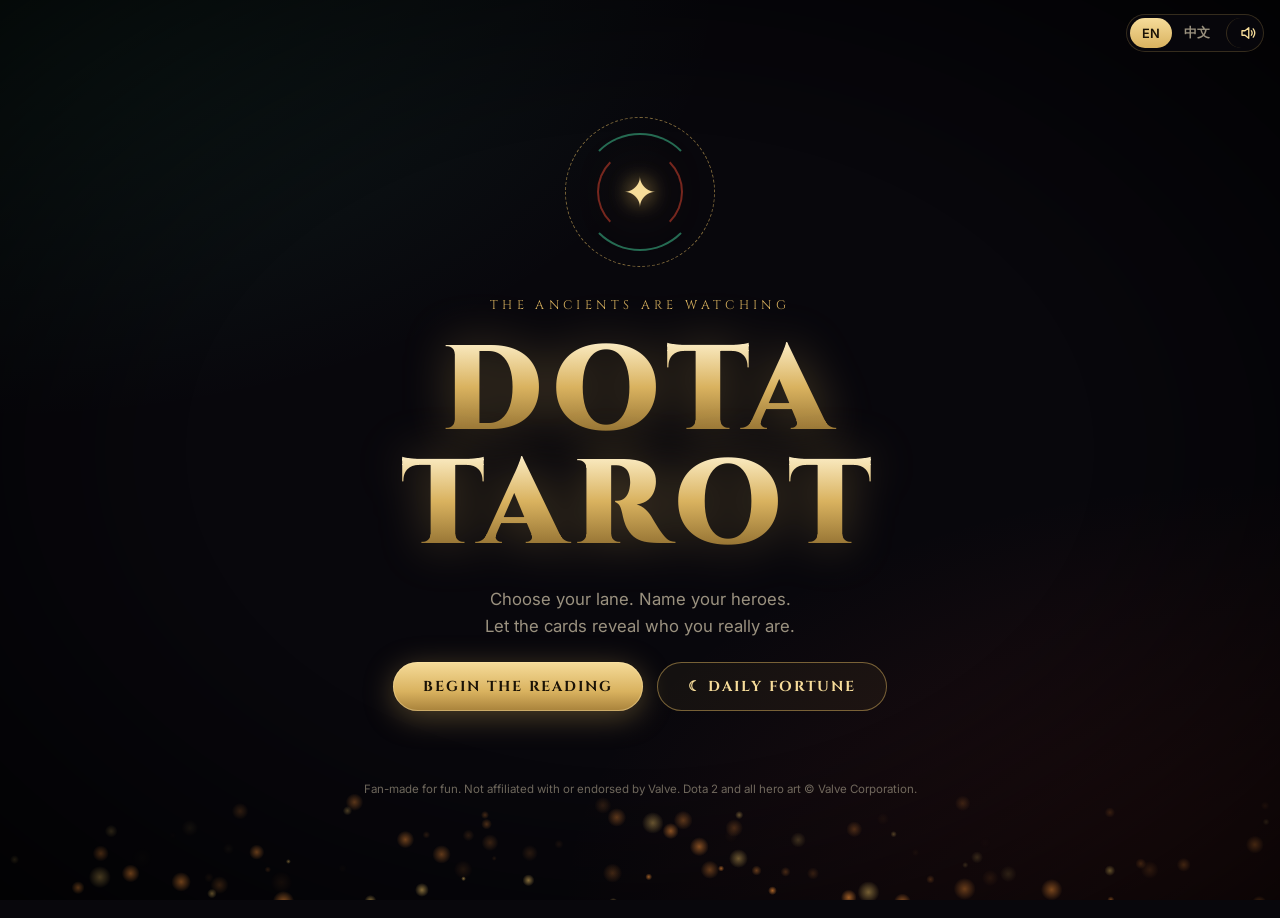
==== public/index.html @ 00847485 "Illustrated tarot cards, share posters, sound effects and an image relay - Card fronts are now Rider" ====
<!doctype html>
<html lang="en">
<head>
  <meta charset="utf-8" />
  <meta name="viewport" content="width=device-width, initial-scale=1" />
  <title>Dota Tarot</title>
  <meta name="description" content="Pick your lane and your heroes, and the Ancients will read your soul." />
  <meta property="og:title" content="Dota Tarot · 刀塔塔罗" />
  <meta property="og:description" content="A Dota 2 personality test and daily fortune. Pick your lane and heroes, and let the cards read you." />
  <meta property="og:type" content="website" />
  <link rel="icon" href="data:image/svg+xml,%3Csvg xmlns='http://www.w3.org/2000/svg' viewBox='0 0 32 32'%3E%3Crect width='32' height='32' rx='7' fill='%2314101a'/%3E%3Cpath d='M16 3 L19 13 L29 16 L19 19 L16 29 L13 19 L3 16 L13 13Z' fill='%23d9b25f'/%3E%3C/svg%3E" />
  <link rel="preconnect" href="https://fonts.googleapis.com" />
  <link rel="preconnect" href="https://fonts.gstatic.com" crossorigin />
  <link href="https://fonts.googleapis.com/css2?family=Cinzel:wght@500;700;900&family=Inter:wght@400;500;600&family=Noto+Serif+SC:wght@600;900&display=swap" rel="stylesheet" />
  <link rel="stylesheet" href="css/style.css?v=9" />
</head>
<body>
  <!-- Turns hero art into a printed-tarot illustration: flat vintage colours, ink edges and a dark outline. -->
  <svg width="0" height="0" style="position:absolute" aria-hidden="true">
    <filter id="tarot-ink" x="-5%" y="-5%" width="110%" height="110%" color-interpolation-filters="sRGB">
      <feComponentTransfer in="SourceGraphic" result="poster">
        <feFuncR type="discrete" tableValues="0.13 0.36 0.58 0.78 0.94" />
        <feFuncG type="discrete" tableValues="0.09 0.29 0.5 0.7 0.88" />
        <feFuncB type="discrete" tableValues="0.06 0.21 0.38 0.55 0.74" />
      </feComponentTransfer>
      <feColorMatrix in="poster" type="matrix" values="0.3 0.59 0.11 0 0  0.3 0.59 0.11 0 0  0.3 0.59 0.11 0 0  0 0 0 1 0" result="gray" />
      <feConvolveMatrix in="gray" order="3" kernelMatrix="-1 -1 -1 -1 8 -1 -1 -1 -1" preserveAlpha="true" result="edges" />
      <feColorMatrix in="edges" type="matrix" values="0 0 0 0 0.17  0 0 0 0 0.11  0 0 0 0 0.05  1.6 1.6 1.6 0 0" result="lines" />
      <feComposite in="lines" in2="SourceAlpha" operator="in" result="innerLines" />
      <feMorphology in="SourceAlpha" operator="dilate" radius="1.4" result="thick" />
      <feFlood flood-color="#2b1b0e" />
      <feComposite in2="thick" operator="in" result="outline" />
      <feMerge><feMergeNode in="outline" /><feMergeNode in="poster" /><feMergeNode in="innerLines" /></feMerge>
    </filter>
  </svg>
  <canvas id="embers" aria-hidden="true"></canvas>
  <div class="vignette" aria-hidden="true"></div>

  <div class="lang" role="group" aria-label="Language">
    <button data-lang="en">EN</button><button data-lang="zh">中文</button>
    <button class="sound-btn" id="sound-btn">
      <svg viewBox="0 0 24 24" aria-hidden="true"><path d="M4 9 H8 L13 5 V19 L8 15 H4 Z" /><path class="waves" d="M16.5 9 Q18.5 12 16.5 15 M19 6.5 Q23 12 19 17.5" /><path class="mute" d="M16.5 9.5 L21.5 14.5 M21.5 9.5 L16.5 14.5" /></svg>
    </button>
  </div>

  <!-- Intro -->
  <section class="screen active" id="screen-intro">
    <div class="intro">
      <div class="sigil" aria-hidden="true">
        <span class="ring r1"></span><span class="ring r2"></span><span class="ring r3"></span>
        <span class="sigil-core">✦</span>
      </div>
      <p class="eyebrow" data-i18n="eyebrow"></p>
      <h1 class="title"><span data-i18n="titleA"></span><span data-i18n="titleB"></span></h1>
      <p class="tagline" data-i18n="tagline"></p>
      <div class="intro-actions">
        <button class="btn btn-primary" data-go="role" data-i18n="begin"></button>
        <button class="btn btn-ghost btn-daily" id="open-daily"><span aria-hidden="true">☾</span> <span data-i18n="dailyBtn"></span></button>
      </div>
    </div>
    <p class="fan-note" data-i18n="disclaimer"></p>
  </section>

  <!-- Step 1: role -->
  <section class="screen" id="screen-role">
    <header class="step-head">
      <p class="step-num" data-i18n="step1"></p>
      <h2 data-i18n="step1Title"></h2>
    </header>
    <div class="roles" id="roles"></div>
    <nav class="step-nav">
      <button class="btn btn-ghost" data-go="intro" data-i18n="back"></button>
      <button class="btn btn-primary" id="to-heroes" data-go="heroes" data-i18n="continue" disabled></button>
    </nav>
  </section>

  <!-- Step 2: heroes -->
  <section class="screen" id="screen-heroes">
    <header class="step-head">
      <p class="step-num" data-i18n="step2"></p>
      <h2 data-i18n="step2Title"></h2>
      <p class="hint" data-i18n="step2Hint"></p>
    </header>
    <div class="pickbar">
      <button class="btn btn-ghost" data-go="role" data-i18n="back"></button>
      <div class="picked" id="picked"></div>
      <button class="btn btn-primary" id="to-reading" data-i18n="draw" disabled></button>
    </div>
    <div class="toolbar">
      <input type="search" id="search" data-i18n-ph="search" autocomplete="off" />
      <div class="filters" id="filters">
        <button class="chip active" data-attr="all" data-i18n="all"></button>
        <button class="chip" data-attr="str"><i class="dot str"></i><span data-i18n="str"></span></button>
        <button class="chip" data-attr="agi"><i class="dot agi"></i><span data-i18n="agi"></span></button>
        <button class="chip" data-attr="int"><i class="dot int"></i><span data-i18n="int"></span></button>
        <button class="chip" data-attr="uni"><i class="dot uni"></i><span data-i18n="uni"></span></button>
      </div>
    </div>
    <div class="hero-grid" id="hero-grid"></div>
  </section>

  <!-- Step 3: reading -->
  <section class="screen" id="screen-reading">
    <header class="step-head">
      <p class="step-num" data-i18n="step3"></p>
      <h2 id="reading-prompt"></h2>
    </header>
    <div class="spread" id="spread"></div>
    <article class="result" id="result" hidden></article>
  </section>

  <!-- Daily fortune -->
  <section class="screen" id="screen-daily">
    <header class="step-head">
      <p class="step-num" data-i18n="dailyKicker"></p>
      <h2 id="daily-title"></h2>
      <p class="hint" id="daily-hint"></p>
    </header>
    <div class="fan" id="fan"></div>
    <div class="spread daily-stage" id="daily-stage"></div>
    <article class="result daily-result" id="daily-result" hidden></article>
    <nav class="step-nav" id="daily-nav">
      <button class="btn btn-ghost" data-go="intro" data-i18n="home"></button>
    </nav>
  </section>

  <script src="js/data.js?v=9"></script>
  <script src="js/i18n.js?v=9"></script>
  <script src="js/app.js?v=9"></script>
</body>
</html>
---- public/css/style.css ----
:root {
  --bg: #08070c;
  --panel: rgba(22, 18, 28, 0.72);
  --line: rgba(217, 178, 95, 0.22);
  --gold: #d9b25f;
  --gold-hi: #f6dc9a;
  --text: #ece6da;
  --muted: #9a917f;
  --radiant: #3fbf8f;
  --dire: #d0402f;
  --str: #e0503f;
  --agi: #3fc06a;
  --int: #3f9fe0;
  --uni: #c79cf0;
  --radius: 14px;
}

* { box-sizing: border-box; margin: 0; padding: 0; }

html, body { min-height: 100%; }

body {
  font-family: "Inter", system-ui, "PingFang SC", "Microsoft YaHei", sans-serif;
  color: var(--text);
  background:
    radial-gradient(1200px 700px at 0% 0%, rgba(63, 191, 143, 0.13), transparent 60%),
    radial-gradient(1200px 700px at 100% 100%, rgba(208, 64, 47, 0.16), transparent 60%),
    var(--bg);
  background-attachment: fixed;
  overflow-x: hidden;
}

#embers { position: fixed; inset: 0; width: 100%; height: 100%; pointer-events: none; z-index: 0; }
.vignette {
  position: fixed; inset: 0; pointer-events: none; z-index: 0;
  background: radial-gradient(ellipse at center, transparent 50%, rgba(0, 0, 0, 0.7) 100%);
}

button { font: inherit; color: inherit; cursor: pointer; border: 0; background: none; }

/* ---------- Screens ---------- */
.screen {
  position: relative; z-index: 1;
  display: none;
  min-height: 100vh;
  padding: 48px 16px 120px;
  max-width: 1180px;
  margin: 0 auto;
}
.screen.active { display: block; animation: screenIn 0.7s cubic-bezier(.2,.8,.2,1) both; }
.screen.leaving { display: block; animation: screenOut 0.4s ease both; }

@keyframes screenIn {
  from { opacity: 0; transform: translateY(24px) scale(0.98); filter: blur(6px); }
  to   { opacity: 1; transform: none; filter: none; }
}
@keyframes screenOut {
  to { opacity: 0; transform: translateY(-16px) scale(0.98); filter: blur(6px); }
}

/* ---------- Buttons ---------- */
.btn {
  position: relative;
  padding: 14px 30px;
  font-family: "Cinzel", "Noto Serif SC", serif;
  font-weight: 700;
  letter-spacing: 0.12em;
  text-transform: uppercase;
  font-size: 0.9rem;
  border-radius: 999px;
  transition: transform 0.2s, box-shadow 0.3s, opacity 0.3s;
}
.btn-primary {
  color: #1a1206;
  background: linear-gradient(180deg, var(--gold-hi), var(--gold) 60%, #a8823b);
  box-shadow: 0 0 0 1px rgba(255, 230, 170, 0.4) inset, 0 6px 30px rgba(217, 178, 95, 0.35);
  overflow: hidden;
}
.btn-primary::after {
  content: ""; position: absolute; inset: 0;
  background: linear-gradient(110deg, transparent 30%, rgba(255,255,255,0.55) 50%, transparent 70%);
  transform: translateX(-120%);
  animation: shine 3.2s ease-in-out infinite;
}
@keyframes shine { 60%, 100% { transform: translateX(120%); } }
.btn-primary:hover:not(:disabled) { transform: translateY(-2px); box-shadow: 0 0 0 1px rgba(255,230,170,.5) inset, 0 10px 40px rgba(217,178,95,.55); }
.btn-primary:disabled { opacity: 0.35; cursor: not-allowed; filter: grayscale(0.6); }
.btn-primary:disabled::after { display: none; }
.btn-ghost { color: var(--muted); border: 1px solid var(--line); }
.btn-ghost:hover { color: var(--text); border-color: var(--gold); }

/* ---------- Intro ---------- */
.intro {
  min-height: calc(100vh - 168px);
  display: flex; flex-direction: column; align-items: center; justify-content: center;
  text-align: center; gap: 22px;
}
.sigil { position: relative; width: 150px; height: 150px; margin-bottom: 8px; }
.ring {
  position: absolute; inset: 0; border-radius: 50%;
  border: 1px solid var(--gold);
  opacity: 0.55;
}
.ring.r1 { animation: spin 18s linear infinite; border-style: dashed; }
.ring.r2 { inset: 16px; animation: spin 12s linear infinite reverse; border-color: var(--radiant); border-width: 2px; border-right-color: transparent; border-left-color: transparent; }
.ring.r3 { inset: 32px; animation: spin 8s linear infinite; border-color: var(--dire); border-width: 2px; border-top-color: transparent; border-bottom-color: transparent; }
.sigil-core {
  position: absolute; inset: 0; display: grid; place-items: center;
  font-size: 2.6rem; color: var(--gold-hi);
  text-shadow: 0 0 20px var(--gold), 0 0 50px rgba(217,178,95,.6);
  animation: pulse 2.6s ease-in-out infinite;
}
@keyframes spin { to { transform: rotate(360deg); } }
@keyframes pulse { 50% { transform: scale(1.15); opacity: 0.8; } }

.eyebrow, .step-num {
  font-family: "Cinzel", "Noto Serif SC", serif; letter-spacing: 0.35em; text-transform: uppercase;
  font-size: 0.78rem; color: var(--gold);
}
.title {
  font-family: "Cinzel", "Noto Serif SC", serif; font-weight: 900;
  font-size: clamp(3.2rem, 12vw, 7.5rem);
  line-height: 0.95; letter-spacing: 0.06em;
  display: flex; flex-direction: column;
}
.title span {
  background: linear-gradient(180deg, #fff3d0 0%, var(--gold) 45%, #7a5a22 100%);
  -webkit-background-clip: text; background-clip: text; color: transparent;
  filter: drop-shadow(0 0 24px rgba(217,178,95,.35));
  animation: rise 1.1s cubic-bezier(.2,.8,.2,1) both;
}
.title span:nth-child(2) { animation-delay: 0.15s; }
@keyframes rise { from { opacity: 0; transform: translateY(40px); letter-spacing: 0.4em; } }
.tagline { color: var(--muted); font-size: 1.05rem; line-height: 1.6; animation: fade 1.4s 0.4s both; }
.intro .btn { animation: fade 1.4s 0.7s both; }
@keyframes fade { from { opacity: 0; transform: translateY(10px); } }

/* ---------- Step headers ---------- */
.step-head { text-align: center; margin-bottom: 36px; }
.step-head h2 {
  font-family: "Cinzel", "Noto Serif SC", serif; font-weight: 700;
  font-size: clamp(1.5rem, 4vw, 2.4rem); margin-top: 10px;
}
.hint { color: var(--muted); margin-top: 10px; }
.hint b { color: var(--gold); }

.step-nav { display: flex; justify-content: center; gap: 14px; margin-top: 40px; }

/* ---------- Roles ---------- */
.roles { display: grid; grid-template-columns: repeat(5, 1fr); gap: 16px; perspective: 1000px; }
.role {
  position: relative; text-align: center;
  padding: 28px 16px 24px;
  border-radius: var(--radius);
  background: var(--panel);
  border: 1px solid var(--line);
  backdrop-filter: blur(6px);
  transition: transform 0.35s cubic-bezier(.2,.8,.2,1), border-color 0.3s, box-shadow 0.3s;
  transform-style: preserve-3d;
  animation: dealIn 0.7s cubic-bezier(.2,.8,.2,1) backwards;
  animation-delay: calc(var(--i) * 90ms);
}
@keyframes dealIn { from { opacity: 0; transform: translateY(50px) rotateX(30deg); } }
.role:hover { border-color: var(--gold); box-shadow: 0 20px 50px rgba(0,0,0,.5), 0 0 30px rgba(217,178,95,.15); }
.role.selected {
  border-color: var(--gold-hi);
  box-shadow: 0 0 0 1px var(--gold) inset, 0 0 45px rgba(217,178,95,.45);
  background: linear-gradient(180deg, rgba(217,178,95,.16), var(--panel));
}
.role-numeral { font-family: "Cinzel", "Noto Serif SC", serif; font-size: 0.8rem; color: var(--gold); letter-spacing: .3em; }
.role svg {
  width: 64px; height: 64px; margin: 16px auto;
  fill: none; stroke: var(--gold); stroke-width: 2.2; stroke-linecap: round; stroke-linejoin: round;
  transition: transform .4s, filter .4s;
}
.role:hover svg, .role.selected svg { transform: scale(1.12); filter: drop-shadow(0 0 10px var(--gold)); }
.role h3 { font-family: "Cinzel", "Noto Serif SC", serif; font-size: 1.15rem; }
.role .pos { font-size: .75rem; color: var(--muted); text-transform: uppercase; letter-spacing: .15em; margin-top: 4px; }
.role p { color: var(--muted); font-size: .88rem; line-height: 1.5; margin-top: 12px; }

/* ---------- Heroes ---------- */
/* Picks + Draw button stay pinned to the top while the grid scrolls. */
.pickbar {
  position: sticky; top: 0; z-index: 10;
  display: flex; align-items: center; justify-content: center; gap: 16px;
  margin: 0 -16px 22px; padding: 12px 16px;
  background: linear-gradient(rgba(8,7,12,.97), rgba(8,7,12,.9));
  backdrop-filter: blur(8px);
  border-bottom: 1px solid var(--line);
}
.picked { display: flex; justify-content: center; gap: 10px; }
.slot {
  width: 104px; aspect-ratio: 16 / 9; border-radius: 8px;
  border: 1px dashed var(--line);
  display: grid; place-items: center; color: var(--muted); font-size: .72rem;
  position: relative; overflow: hidden;
}
.slot.filled { border: 1px solid var(--gold); animation: pop .45s cubic-bezier(.3,1.6,.5,1) both; box-shadow: 0 0 20px rgba(217,178,95,.35); }
.slot img, .slot .fallback { position: absolute; inset: 0; width: 100%; height: 100%; object-fit: cover; }
.slot .x {
  position: absolute; top: 4px; right: 4px; z-index: 2; width: 20px; height: 20px; border-radius: 50%;
  background: rgba(0,0,0,.7); color: #fff; font-size: .8rem; line-height: 20px;
}
@keyframes pop { from { transform: scale(.5); opacity: 0; } }

.toolbar { display: flex; flex-wrap: wrap; gap: 12px; justify-content: space-between; align-items: center; margin-bottom: 22px; }
#search {
  flex: 1 1 220px; max-width: 320px;
  padding: 11px 16px; border-radius: 999px;
  background: var(--panel); border: 1px solid var(--line); color: var(--text); font: inherit;
  outline: none; transition: border-color .2s, box-shadow .2s;
}
#search:focus { border-color: var(--gold); box-shadow: 0 0 0 3px rgba(217,178,95,.15); }
.filters { display: flex; flex-wrap: wrap; gap: 8px; }
.chip {
  display: inline-flex; align-items: center; gap: 7px;
  padding: 8px 14px; border-radius: 999px; font-size: .85rem;
  border: 1px solid var(--line); color: var(--muted); transition: all .2s;
}
.chip:hover { color: var(--text); }
.chip.active { color: var(--text); border-color: var(--gold); background: rgba(217,178,95,.12); }
.dot { width: 9px; height: 9px; border-radius: 50%; display: inline-block; }
.dot.str { background: var(--str); } .dot.agi { background: var(--agi); }
.dot.int { background: var(--int); } .dot.uni { background: var(--uni); }

/* Each hero is a small tarot card. */
.hero-grid {
  display: grid; grid-template-columns: repeat(auto-fill, minmax(120px, 1fr)); gap: 16px;
  perspective: 900px;
}
.hero {
  position: relative; aspect-ratio: 2 / 3.3; border-radius: 10px; overflow: hidden;
  container-type: inline-size;
  background:
    radial-gradient(120% 70% at 50% 30%, color-mix(in srgb, var(--attr) 24%, transparent), transparent 70%),
    repeating-linear-gradient(45deg, rgba(217,178,95,.045) 0 1px, transparent 1px 8px),
    linear-gradient(180deg, #1a1422, #0b090e);
  box-shadow: 0 10px 24px rgba(0,0,0,.55), 0 0 0 1px rgba(217,178,95,.45);
  transition: transform .3s cubic-bezier(.2,.8,.2,1), box-shadow .3s, filter .3s;
  animation: heroIn .6s cubic-bezier(.2,.8,.2,1) backwards;
  animation-delay: calc(var(--i) * 10ms);
}
@keyframes heroIn { from { opacity: 0; transform: translateY(24px) rotateX(25deg); } }
.h-frame {
  position: absolute; inset: 4cqw; z-index: 3; pointer-events: none;
  border: 1px solid rgba(217,178,95,.6); border-radius: 6px;
}
.h-frame::after {
  content: ""; position: absolute; inset: 2.5cqw; border-radius: 4px;
  border: 1px solid rgba(217,178,95,.22);
}
/* Gold studs on the four corners */
.h-frame::before {
  content: ""; position: absolute; inset: -3px;
  background:
    radial-gradient(circle at 3px 3px, var(--gold-hi) 2px, transparent 2.6px),
    radial-gradient(circle at calc(100% - 3px) 3px, var(--gold-hi) 2px, transparent 2.6px),
    radial-gradient(circle at 3px calc(100% - 3px), var(--gold-hi) 2px, transparent 2.6px),
    radial-gradient(circle at calc(100% - 3px) calc(100% - 3px), var(--gold-hi) 2px, transparent 2.6px);
}
.h-gem {
  position: absolute; top: 2cqw; left: 50%; z-index: 4;
  width: 8cqw; height: 8cqw; transform: translateX(-50%) rotate(45deg);
  background: var(--attr); border: 1px solid var(--gold-hi);
  box-shadow: 0 0 8px var(--attr);
}
.h-window {
  position: absolute; left: 10cqw; right: 10cqw; top: 12cqw; bottom: 35cqw; z-index: 2; overflow: hidden;
  border-radius: 50% 50% 4px 4px / 26% 26% 4px 4px;
  border: 1px solid rgba(217,178,95,.55);
  background: #0b090e;
}
.h-window::after { content: ""; position: absolute; inset: 0; box-shadow: inset 0 0 6cqw rgba(0,0,0,.75); pointer-events: none; }
.h-window img, .h-window .fallback {
  position: absolute; inset: 0; width: 100%; height: 100%;
  object-fit: cover; object-position: center 20%;
  transition: transform .5s cubic-bezier(.2,.8,.2,1);
}
.fallback {
  display: grid; place-items: center;
  font-family: "Cinzel", "Noto Serif SC", serif; font-weight: 700; font-size: 1.3rem; color: rgba(255,255,255,.85);
}
.fallback.str { background: linear-gradient(135deg, #5a1a14, #1a0a08); }
.fallback.agi { background: linear-gradient(135deg, #154a24, #081a0c); }
.fallback.int { background: linear-gradient(135deg, #133a5a, #08121a); }
.fallback.uni { background: linear-gradient(135deg, #3d2a5a, #120a1a); }
.hero .name {
  position: absolute; left: 8cqw; right: 8cqw; bottom: 9cqw; z-index: 4;
  min-height: 21cqw; padding: 1.5cqw 1cqw;
  display: flex; align-items: center; justify-content: center; text-align: center;
  font-family: "Cinzel", "Noto Serif SC", serif; font-weight: 700; font-size: max(10px, 9cqw); line-height: 1.15;
  color: var(--gold-hi);
  border-top: 1px solid rgba(217,178,95,.45); border-bottom: 1px solid rgba(217,178,95,.45);
  background: linear-gradient(90deg, transparent, rgba(0,0,0,.6) 15%, rgba(0,0,0,.6) 85%, transparent);
}
.h-sheen {
  position: absolute; inset: 0; z-index: 5; pointer-events: none;
  background: linear-gradient(105deg, transparent 35%, rgba(255,240,200,.35) 50%, transparent 65%);
  transform: translateX(-130%);
}
.hero:hover .h-sheen { animation: sweep 1s ease-out; }
.hero:hover {
  z-index: 3; transform: translateY(-8px);
  box-shadow: 0 18px 36px rgba(0,0,0,.65), 0 0 0 1px var(--gold-hi), 0 0 24px rgba(217,178,95,.35);
}
.hero:hover .h-window img { transform: scale(1.08); }
.hero.selected {
  box-shadow: 0 0 0 2px var(--gold-hi), 0 0 30px rgba(217,178,95,.7);
  background:
    radial-gradient(120% 70% at 50% 30%, rgba(217,178,95,.3), transparent 70%),
    linear-gradient(180deg, #2a1f14, #0b090e);
}
/* Wax seal showing the pick order (1–3) */
.hero.selected::after {
  content: attr(data-order); position: absolute; top: 5cqw; right: 5cqw; z-index: 6;
  width: 20cqw; height: 20cqw; border-radius: 50%; display: grid; place-items: center;
  font-family: "Cinzel", serif; font-weight: 900; font-size: 10cqw; color: #1a1206;
  background: radial-gradient(circle at 35% 30%, var(--gold-hi), var(--gold) 55%, #8d6a2d);
  box-shadow: 0 0 0 2px rgba(26,18,6,.6), 0 4px 10px rgba(0,0,0,.6), 0 0 14px rgba(217,178,95,.7);
  animation: pop .4s cubic-bezier(.3,1.6,.5,1) both;
}
.hero-grid.full .hero:not(.selected) { filter: grayscale(.85) brightness(.5); }
.hero.hidden { display: none; }

/* ---------- Tarot spread ---------- */
.spread { display: flex; justify-content: center; gap: 36px; flex-wrap: wrap; padding-top: 6px; overflow-x: clip; }
.tarot {
  --gold-line: color-mix(in srgb, var(--gold) 70%, var(--c));
  width: 230px; aspect-ratio: 2 / 3.3;
  position: relative;
  container-type: inline-size;
  animation: deal 0.9s cubic-bezier(.2,.8,.2,1) both;
  animation-delay: calc(var(--i) * 200ms);
}
@keyframes deal {
  from { opacity: 0; transform: translateY(-160px) rotate(calc((var(--i) - 1) * 18deg)) scale(.6); }
}
.tarot-float, .tarot-tilt, .tarot-inner { position: absolute; inset: 0; }
.tarot-float { animation: bob 5s ease-in-out infinite; animation-delay: calc(var(--i) * -1.6s); }
@keyframes bob { 50% { transform: translateY(-10px); } }
.tarot-tilt { transform: perspective(1000px); transform-style: preserve-3d; transition: transform .5s cubic-bezier(.2,.8,.2,1); }
.tarot-inner { transform-style: preserve-3d; transition: transform 1.2s cubic-bezier(.5,-0.25,.2,1.25); }
.tarot.flipped .tarot-inner { transform: rotateY(180deg); }

.face {
  position: absolute; inset: 0; border-radius: 6cqw; overflow: hidden;
  backface-visibility: hidden; -webkit-backface-visibility: hidden;
  box-shadow: 0 24px 60px rgba(0,0,0,.65), 0 0 0 1px rgba(217,178,95,.55);
}

/* Card back */
.face.back {
  background:
    radial-gradient(circle at 50% 50%, rgba(217,178,95,.2), transparent 60%),
    repeating-linear-gradient(45deg, rgba(217,178,95,.05) 0 1px, transparent 1px 9px),
    repeating-linear-gradient(-45deg, rgba(217,178,95,.05) 0 1px, transparent 1px 9px),
    linear-gradient(160deg, #1d1530, #0c0912 50%, #2a0f0c);
}
.back-art { position: absolute; inset: 0; width: 100%; height: 100%; fill: none; stroke: var(--gold); stroke-width: .6; }
.back-art .mandala { transform-box: fill-box; transform-origin: center; animation: spin 30s linear infinite; }
.back-art .eye { stroke-width: .9; filter: drop-shadow(0 0 3px var(--gold)); }
.back-art .pupil { fill: var(--gold-hi); stroke: none; transform-box: fill-box; transform-origin: center; animation: pulse 2.4s ease-in-out infinite; }
.back-art .moon { fill: rgba(217,178,95,.25); }
.back-art .star { fill: var(--gold-hi); stroke: none; animation: twinkle 3s ease-in-out infinite; }
.back-art .star:nth-child(odd) { animation-delay: -1.5s; }
@keyframes twinkle { 50% { opacity: .15; } }

/* Card front: an illustrated, Rider-Waite style parchment card */
.face.front {
  --ink: #2b1b0e;
  transform: rotateY(180deg);
  background:
    url("data:image/svg+xml,%3Csvg xmlns='http://www.w3.org/2000/svg' width='160' height='160'%3E%3Cfilter id='n'%3E%3CfeTurbulence type='fractalNoise' baseFrequency='.85' numOctaves='3' stitchTiles='stitch'/%3E%3CfeColorMatrix values='0 0 0 0 .4 0 0 0 0 .28 0 0 0 0 .12 0 0 0 .22 0'/%3E%3C/filter%3E%3Crect width='100%25' height='100%25' filter='url(%23n)'/%3E%3C/svg%3E"),
    radial-gradient(130% 90% at 50% 40%, #f7eed6 0%, #ead9b2 60%, #cfb27c 100%);
  box-shadow: 0 24px 60px rgba(0,0,0,.65), 0 0 0 1px #3a2610, inset 0 0 7cqw rgba(110,70,20,.45);
}
.tarot.flipped .face.front { animation: glow 2.6s 1.3s ease-in-out infinite; }
@keyframes glow {
  50% { box-shadow: 0 24px 60px rgba(0,0,0,.65), 0 0 0 1px #3a2610, inset 0 0 7cqw rgba(110,70,20,.45), 0 0 46px color-mix(in srgb, var(--c) 70%, transparent); }
}

.frame { position: absolute; inset: 3.5cqw; z-index: 4; pointer-events: none; border: 2px solid var(--ink); border-radius: 2.5cqw; }
.frame::after { content: ""; position: absolute; inset: 1.4cqw; border: 1px solid color-mix(in srgb, var(--ink) 55%, transparent); border-radius: 1.5cqw; }
.corner { position: absolute; width: 13cqw; height: 13cqw; fill: none; stroke: var(--ink); stroke-width: 1.6; }
.corner circle { fill: #b8892f; stroke: var(--ink); stroke-width: 1; }
.corner.tl { top: -2px; left: -2px; }
.corner.tr { top: -2px; right: -2px; transform: scaleX(-1); }
.corner.bl { bottom: -2px; left: -2px; transform: scaleY(-1); }
.corner.br { bottom: -2px; right: -2px; transform: scale(-1); }

/* Numeral box */
.t-banner {
  position: absolute; top: 5.5cqw; left: 50%; transform: translateX(-50%); z-index: 5;
  min-width: 22cqw; padding: .8cqw 3cqw .8cqw 3.6cqw;
  font-family: "Cinzel", "Noto Serif SC", serif; font-weight: 700; font-size: 5.6cqw; line-height: 1.2;
  letter-spacing: .15em; text-align: center;
  color: var(--ink); background: #f8f0dc; border: 1.5px solid var(--ink);
}

/* The illustrated scene */
.t-art { position: absolute; left: 9cqw; right: 9cqw; top: 14cqw; bottom: 34cqw; z-index: 2; }
.t-window {
  position: absolute; inset: 0; overflow: hidden; border-radius: 1cqw;
  border: 2px solid var(--ink);
  background: linear-gradient(180deg, color-mix(in srgb, var(--c) 55%, #f2cf7a) 0%, color-mix(in srgb, var(--c) 22%, #f8ecd0) 62%);
}
.rays {
  position: absolute; inset: 0;
  background: repeating-conic-gradient(from 0deg at 50% 22%, rgba(43,27,14,.22) 0deg 1.2deg, transparent 1.2deg 9deg);
  -webkit-mask: radial-gradient(circle at 50% 22%, transparent 14%, #000 16%, transparent 75%);
  mask: radial-gradient(circle at 50% 22%, transparent 14%, #000 16%, transparent 75%);
  animation: raysPulse 5s ease-in-out infinite;
}
@keyframes raysPulse { 50% { opacity: .55; } }
.sun {
  position: absolute; left: 50%; top: 22%; width: 26%; aspect-ratio: 1; translate: -50% -50%; border-radius: 50%;
  background: radial-gradient(circle at 40% 35%, #fff4c4, #f6c445 60%, #e09a2a);
  border: 1.5px solid var(--ink);
  box-shadow: 0 0 6cqw rgba(255,214,110,.8);
  animation: sunGlow 4s ease-in-out infinite;
}
@keyframes sunGlow { 50% { box-shadow: 0 0 10cqw rgba(255,214,110,1); } }
.hills { position: absolute; left: 0; bottom: 0; width: 100%; height: 38%; }
.hills path { stroke: var(--ink); stroke-width: 1.2; vector-effect: non-scaling-stroke; }
.hills .far { fill: color-mix(in srgb, var(--c) 30%, #9fb183); }
.hills .near { fill: color-mix(in srgb, var(--c) 15%, #c8a96a); }
.mote {
  position: absolute; bottom: 30%; width: 1.4cqw; height: 1.4cqw; border-radius: 50%;
  background: #fff8dc; box-shadow: 0 0 1.5cqw .4cqw rgba(255,220,140,.9);
  animation: mote linear infinite;
}
@keyframes mote {
  from { transform: translateY(0) scale(.6); opacity: 0; }
  20% { opacity: 1; }
  to { transform: translateY(-80cqw) scale(1); opacity: 0; }
}

.emblem { position: absolute; left: 50%; top: 52%; width: 50%; translate: -50% -50%; animation: float 4s ease-in-out infinite; }
.emblem svg {
  display: block; width: 100%; overflow: visible;
  fill: none; stroke: var(--ink); stroke-width: 2; stroke-linecap: round; stroke-linejoin: round;
  filter: drop-shadow(0 0 2.5cqw color-mix(in srgb, var(--c) 80%, #fff)) drop-shadow(0 0 1cqw rgba(255,255,255,.55));
}
.emblem svg * { stroke-dasharray: 1; stroke-dashoffset: 1; }
.tarot.flipped .emblem svg * { stroke-dashoffset: 0; transition: stroke-dashoffset 1.8s .55s cubic-bezier(.6,0,.2,1); }
@keyframes float { 50% { transform: translateY(-3cqw) scale(1.04); } }

/* Heroes: drawn through #tarot-ink so they read like a printed tarot illustration */
.portal {
  position: absolute; left: 14%; right: 14%; bottom: 4%; height: 10%; border-radius: 50%;
  background: radial-gradient(ellipse, rgba(43,27,14,.55), transparent 70%);
  animation: portal 3s ease-in-out infinite;
}
@keyframes portal { 50% { transform: scaleX(1.1); opacity: .7; } }
/* Heads may break out of the top of the scene; feet are cut at its bottom edge. */
.champs { position: absolute; inset: -12cqw 0 0; pointer-events: none; clip-path: inset(-50% 0 0 0); }
.champ {
  position: absolute; bottom: -10%; left: 50%; width: 150%; translate: -50% 0; z-index: 1;
  animation: bob2 4.5s ease-in-out infinite;
}
.champ img { display: block; width: 100%; filter: url(#tarot-ink); }
.champ.l, .champ.r { width: 72%; bottom: 6%; z-index: 0; }
.champ.l img, .champ.r img { filter: url(#tarot-ink) brightness(.82) saturate(.75); }
.champ.l { left: 19%; animation-delay: -1.5s; }
.champ.r { left: 81%; animation-delay: -3s; }
.champ.flat { width: 52%; bottom: 22%; }
.champ.l.flat, .champ.r.flat { width: 38%; bottom: 40%; }
.champ.flat img, .champ.flat .fallback { position: static; aspect-ratio: 1; object-fit: cover; border-radius: 50%; border: 1.5px solid var(--ink); font-size: 5cqw; }
.tarot .champ { opacity: 0; transition: opacity .8s .6s; }
.tarot.flipped .champ { opacity: 1; }
@keyframes bob2 { 50% { transform: translateY(-2.5cqw); } }

/* Name banner */
.t-plate {
  position: absolute; left: 11cqw; right: 11cqw; bottom: 8cqw; z-index: 5;
  text-align: center; padding: 2.2cqw 2cqw;
  background: #f8f0dc; border: 1.5px solid var(--ink);
}
.t-name {
  font-family: "Cinzel", "Noto Serif SC", serif; font-weight: 900; font-size: max(9px, 7cqw); line-height: 1.15;
  letter-spacing: .03em; color: var(--ink);
}
.t-label {
  font-size: max(7px, 3.8cqw); font-weight: 600; text-transform: uppercase; letter-spacing: .16em; margin-top: 1cqw;
  color: color-mix(in srgb, var(--c) 55%, var(--ink));
}

.foil {
  position: absolute; inset: 0; z-index: 6; pointer-events: none; opacity: 0; transition: opacity .4s;
  background: linear-gradient(115deg, transparent 25%, rgba(255,120,200,.35) 40%, rgba(120,220,255,.35) 50%, rgba(255,230,140,.35) 60%, transparent 75%);
  background-size: 250% 250%; background-position: var(--mx, 50%) var(--my, 50%);
  mix-blend-mode: color-dodge;
}
.tarot:hover .foil { opacity: .4; }
.sweep {
  position: absolute; inset: 0; z-index: 6; pointer-events: none;
  background: linear-gradient(105deg, transparent 35%, rgba(255,255,255,.45) 50%, transparent 65%);
  transform: translateX(-130%);
}
.face.back .sweep { animation: sweep 3.5s ease-in-out infinite; animation-delay: calc(var(--i) * .4s + 1s); }
.tarot.flipped .face.front .sweep { animation: sweep 1.3s 1s ease-out both; }
@keyframes sweep { 60%, 100% { transform: translateX(130%); } }

.flash, .shock { position: absolute; left: 50%; top: 50%; z-index: 3; pointer-events: none; border-radius: 50%; opacity: 0; translate: -50% -50%; }
.flash { width: 170%; aspect-ratio: 1; background: radial-gradient(circle, #fff 0%, color-mix(in srgb, var(--c) 70%, transparent) 22%, transparent 60%); mix-blend-mode: screen; }
.shock { width: 100%; aspect-ratio: 1; border: 2px solid var(--c); box-shadow: 0 0 20px var(--c), inset 0 0 20px var(--c); }
.tarot.flipped .flash { animation: flash .9s .4s ease-out; }
.tarot.flipped .shock { animation: shock 1.1s .5s ease-out; }
@keyframes flash { from { transform: scale(.3); } 30% { opacity: 1; transform: scale(1); } to { opacity: 0; transform: scale(1.2); } }
@keyframes shock { from { opacity: 1; transform: scale(.2); } to { opacity: 0; transform: scale(2.4); } }

.tarot-cap {
  position: absolute; top: calc(100% + 16px); left: 0; right: 0; text-align: center;
  font-family: "Cinzel", "Noto Serif SC", serif; font-size: .75rem; letter-spacing: .3em; color: var(--muted); text-transform: uppercase;
}

/* ---------- Result ---------- */
.result {
  margin: 80px auto 0; max-width: 820px;
  padding: 36px clamp(20px, 5vw, 48px);
  border-radius: 20px;
  background: var(--panel); border: 1px solid var(--line); backdrop-filter: blur(8px);
  animation: screenIn .9s cubic-bezier(.2,.8,.2,1) both;
}
.result > * { animation: fade .8s both; }
.result > *:nth-child(2) { animation-delay: .1s; } .result > *:nth-child(3) { animation-delay: .2s; }
.result > *:nth-child(4) { animation-delay: .3s; } .result > *:nth-child(5) { animation-delay: .4s; }
.result > *:nth-child(6) { animation-delay: .5s; } .result > *:nth-child(7) { animation-delay: .6s; }
.r-kicker { text-align: center; font-family: "Cinzel", "Noto Serif SC", serif; color: var(--gold); letter-spacing: .3em; font-size: .8rem; text-transform: uppercase; }
.r-title {
  text-align: center; font-family: "Cinzel", "Noto Serif SC", serif; font-weight: 900;
  font-size: clamp(2rem, 6vw, 3.4rem); margin: 8px 0 4px;
  background: linear-gradient(100deg, var(--c) 20%, #fff 40%, var(--c) 60%); background-size: 250% 100%;
  -webkit-background-clip: text; background-clip: text; color: transparent;
  filter: drop-shadow(0 0 18px color-mix(in srgb, var(--c) 50%, transparent));
  animation: fade .8s both, titleShine 4s 1s linear infinite;
}
@keyframes titleShine { from { background-position: 100% 0; } to { background-position: -150% 0; } }
.r-quote { text-align: center; color: var(--muted); font-style: italic; margin-bottom: 26px; }
.r-body p { line-height: 1.75; margin-bottom: 14px; }
.r-body .undertone { color: var(--gold-hi); }

.radar { display: block; width: 100%; max-width: 460px; margin: 26px auto 34px; overflow: visible; }
.radar .halo { fill: none; stroke: var(--line); stroke-dasharray: 2 6; transform-box: fill-box; transform-origin: center; animation: spin 40s linear infinite; }
.radar .grid { fill: none; stroke: rgba(255,255,255,.1); stroke-dasharray: 1; stroke-dashoffset: 1; animation: draw 1.2s ease forwards; }
.radar .grid.outer { stroke: color-mix(in srgb, var(--gold) 55%, transparent); stroke-width: 1.5; }
.radar .axis { stroke: rgba(255,255,255,.08); }
.radar .shape {
  fill: url(#radar-fill); stroke: var(--c); stroke-width: 2.5; stroke-linejoin: round;
  filter: drop-shadow(0 0 10px var(--c));
  animation: breathe 3s 2s ease-in-out infinite;
}
@keyframes breathe { 50% { filter: drop-shadow(0 0 24px var(--c)); } }
.radar .vertex { stroke: #0b090e; stroke-width: 2; }
.radar .vertex-ring { fill: none; stroke-width: 1.5; transform-box: fill-box; transform-origin: center; animation: ping 2.4s ease-out infinite; }
.radar .vertex-ring:nth-of-type(even) { animation-delay: -1.2s; }
@keyframes ping { from { transform: scale(1); opacity: .9; } to { transform: scale(3); opacity: 0; } }
.radar .lbl { opacity: 0; animation: lblIn .6s forwards; }
@keyframes lblIn { from { opacity: 0; transform: translateY(6px); } to { opacity: 1; transform: none; } }
.radar .lbl-name { font-family: "Cinzel", "Noto Serif SC", serif; font-weight: 700; font-size: 15px; fill: var(--text); letter-spacing: .06em; }
.radar .lbl-pct { font-size: 14px; font-weight: 600; }
.radar .lbl.main .lbl-name { fill: var(--gold-hi); }
@keyframes draw { to { stroke-dashoffset: 0; } }

.cols { display: grid; grid-template-columns: 1fr 1fr; gap: 18px; margin-bottom: 26px; }
.box { padding: 18px 20px; border-radius: 12px; border: 1px solid var(--line); background: rgba(0,0,0,.25); }
.box h4 { font-family: "Cinzel", "Noto Serif SC", serif; font-size: .85rem; letter-spacing: .2em; text-transform: uppercase; color: var(--gold); margin-bottom: 10px; }
.box ul { list-style: none; display: grid; gap: 8px; }
.box li::before { content: "✦ "; color: var(--c); }
.box p { line-height: 1.6; color: var(--text); }
.r-life { text-align: center; padding: 18px; border-radius: 12px; background: rgba(217,178,95,.08); border: 1px solid var(--line); margin-bottom: 28px; }
.r-life b { color: var(--gold); font-family: "Cinzel", "Noto Serif SC", serif; letter-spacing: .1em; }
.r-actions { display: flex; justify-content: center; gap: 12px; flex-wrap: wrap; }

/* ---------- Sound toggle ---------- */
.sound-btn { display: grid; place-items: center; width: 34px; margin-left: 4px; border-left: 1px solid var(--line); border-radius: 0 999px 999px 0; }
.sound-btn svg { width: 18px; height: 18px; fill: none; stroke: var(--gold-hi); stroke-width: 1.8; stroke-linecap: round; stroke-linejoin: round; }
.sound-btn .mute, .sound-btn.off .waves { display: none; }
.sound-btn.off .mute { display: inline; }
.sound-btn.off svg { stroke: var(--muted); }

/* ---------- Share poster preview ---------- */
.poster-modal {
  position: fixed; inset: 0; z-index: 50;
  display: grid; place-items: center; padding: 16px;
  background: rgba(4,3,8,.82); backdrop-filter: blur(6px);
  animation: fade .3s both;
}
.poster-box { display: flex; flex-direction: column; align-items: center; gap: 14px; max-height: 100%; }
.poster-img {
  max-height: calc(100vh - 170px); max-width: min(92vw, 420px); border-radius: 12px;
  box-shadow: 0 20px 60px rgba(0,0,0,.7), 0 0 0 1px var(--line);
  animation: screenIn .5s cubic-bezier(.2,.8,.2,1) both;
}
.poster-hint { color: var(--muted); font-size: .85rem; text-align: center; max-width: 420px; }
.poster-box .btn { text-decoration: none; }

.fan-note { max-width: 560px; margin: 0 auto; text-align: center; font-size: .72rem; line-height: 1.6; color: var(--muted); opacity: .7; }

/* ---------- Language toggle ---------- */
.lang {
  position: absolute; top: 14px; right: 16px; z-index: 20;
  display: flex; padding: 3px; border-radius: 999px;
  background: rgba(10, 8, 14, 0.75); border: 1px solid var(--line); backdrop-filter: blur(6px);
}
.lang button {
  padding: 6px 12px; border-radius: 999px; font-size: .8rem; font-weight: 600; color: var(--muted);
  transition: color .2s, background .2s;
}
.lang button:hover { color: var(--text); }
.lang button.active { color: #1a1206; background: linear-gradient(180deg, var(--gold-hi), var(--gold)); }

/* ---------- Intro actions ---------- */
.intro-actions { display: flex; flex-wrap: wrap; justify-content: center; gap: 14px; animation: fade 1.4s 0.7s both; }
.intro-actions .btn { animation: none; }
.btn-daily { color: var(--gold-hi); border-color: rgba(217,178,95,.5); background: rgba(217,178,95,.06); }
.btn-daily:hover { background: rgba(217,178,95,.14); box-shadow: 0 0 24px rgba(217,178,95,.25); }

/* ---------- Daily: card fan ---------- */
.fan { position: relative; height: 360px; max-width: 760px; margin: 0 auto; }
.fan-card {
  position: absolute; left: 50%; bottom: 10px;
  width: 150px; aspect-ratio: 2 / 3.3; margin-left: -75px;
  container-type: inline-size;
  transform-origin: 50% 170%;
  transform: rotate(var(--r));
  transition: transform .45s cubic-bezier(.2,.8,.2,1), opacity .5s, filter .3s;
  animation: fanIn .9s cubic-bezier(.2,.8,.2,1) backwards;
  animation-delay: calc(var(--i) * 90ms);
}
.fan-card .face { box-shadow: 0 16px 40px rgba(0,0,0,.6), 0 0 0 1px rgba(217,178,95,.55); }
@keyframes fanIn { from { transform: rotate(0) translateY(120px); opacity: 0; } }
.fan-card:hover, .fan-card:focus-visible {
  transform: rotate(var(--r)) translateY(-34px);
  filter: drop-shadow(0 0 18px rgba(217,178,95,.6));
  z-index: 5;
}
.fan.picking .fan-card:not(.chosen) { opacity: 0; transform: rotate(var(--r)) translateY(140px); pointer-events: none; }
.fan-card.chosen {
  transform: rotate(0) translateY(-60px) scale(1.2); z-index: 10;
  filter: drop-shadow(0 0 30px var(--gold));
}

/* ---------- Daily: the drawn card ---------- */
.daily-stage { min-height: 0; }
.tarot.daily-card { width: 270px; }
.tarot.instant .tarot-inner { transition: none; }
.tarot.instant .flash, .tarot.instant .shock { animation: none; }
.emblem.ghost { width: 78%; top: 48%; opacity: .3; }
.tarot.reversed .emblem.ghost svg { transform: rotate(180deg); }
.tarot.reversed .t-label { color: #9a2b1b; }

/* ---------- Daily: fortune panel ---------- */
.luck {
  display: flex; align-items: center; justify-content: center; flex-wrap: wrap; gap: 6px 14px;
  margin: 14px 0 22px;
}
.luck-label { font-family: "Cinzel", "Noto Serif SC", serif; font-size: .8rem; letter-spacing: .25em; text-transform: uppercase; color: var(--muted); }
.stars { display: inline-flex; gap: 4px; font-size: 1.6rem; }
.lstar { color: rgba(255,255,255,.12); animation: starIn .5s cubic-bezier(.3,1.6,.5,1) backwards; animation-delay: calc(.4s + var(--i) * .12s); }
.lstar.on { color: var(--gold-hi); text-shadow: 0 0 12px var(--gold), 0 0 24px rgba(217,178,95,.5); }
@keyframes starIn { from { transform: scale(0) rotate(-90deg); opacity: 0; } }
.luck-word {
  font-family: "Cinzel", "Noto Serif SC", serif; font-weight: 900; font-size: 1.15rem; color: var(--c);
  padding: 2px 12px; border: 1px solid var(--c); border-radius: 999px;
  text-shadow: 0 0 12px var(--c);
}
.daily-msg { text-align: center; font-size: 1.08rem; line-height: 1.8; max-width: 600px; margin: 0 auto 28px; }

.lucky { display: grid; grid-template-columns: repeat(3, 1fr); gap: 14px; margin-bottom: 22px; }
.lucky-tile {
  display: flex; flex-direction: column; align-items: center; text-align: center; gap: 6px;
  padding: 18px 10px 16px; border-radius: 14px;
  border: 1px solid var(--line); background: rgba(0,0,0,.25);
  animation: tileIn .7s cubic-bezier(.2,.8,.2,1) backwards; animation-delay: calc(.6s + var(--i) * .12s);
  transition: transform .3s, border-color .3s, box-shadow .3s;
}
.lucky-tile:hover { transform: translateY(-4px); border-color: var(--c); box-shadow: 0 0 22px color-mix(in srgb, var(--c) 35%, transparent); }
@keyframes tileIn { from { opacity: 0; transform: translateY(20px) scale(.95); } }
.lucky-img {
  position: relative; width: 96px; height: 56px; border-radius: 8px; overflow: hidden;
  display: grid; place-items: center;
  border: 1px solid color-mix(in srgb, var(--c) 60%, transparent);
  background: radial-gradient(circle, color-mix(in srgb, var(--c) 30%, transparent), rgba(0,0,0,.4));
}
.lucky-img img, .lucky-img .fallback { position: absolute; inset: 0; width: 100%; height: 100%; object-fit: cover; }
.item-img img { position: static; width: auto; height: 100%; object-fit: contain; }
.role-img svg { width: 36px; height: 36px; fill: none; stroke: var(--gold); stroke-width: 2.4; stroke-linecap: round; stroke-linejoin: round; filter: drop-shadow(0 0 6px var(--gold)); }
.lucky-tile span { font-size: .7rem; text-transform: uppercase; letter-spacing: .2em; color: var(--muted); margin-top: 4px; }
.lucky-tile b { font-family: "Cinzel", "Noto Serif SC", serif; font-size: .95rem; }

.almanac .box h4 { font-size: 1.1rem; letter-spacing: .15em; }
.almanac .do h4 { color: var(--radiant); }
.almanac .dont h4 { color: var(--dire); }
.almanac .do { border-color: rgba(63,191,143,.35); }
.almanac .dont { border-color: rgba(208,64,47,.35); }
.countdown { font-variant-numeric: tabular-nums; letter-spacing: .05em; }

@media (max-width: 640px) {
  .lang { top: 10px; right: 10px; }
  .fan { height: 250px; }
  .fan-card { width: 96px; margin-left: -48px; }
  .tarot.daily-card { width: 64%; }
  .lucky { grid-template-columns: 1fr; }
  .lucky-tile { flex-direction: row; text-align: left; padding: 12px; gap: 12px; }
  .lucky-tile span { margin: 0; }
  .lucky-img { width: 72px; height: 42px; flex: none; }
}

/* ---------- Responsive ---------- */
@media (max-width: 900px) {
  .roles { grid-template-columns: repeat(2, 1fr); }
  .roles .role:last-child { grid-column: 1 / -1; }
}
@media (max-width: 640px) {
  .screen { padding-top: 32px; }
  .roles { grid-template-columns: 1fr; }
  .role { display: grid; grid-template-columns: 56px 1fr; text-align: left; gap: 2px 14px; padding: 16px; }
  .role svg { grid-row: 1 / 5; width: 48px; height: 48px; margin: 0; align-self: center; }
  .role p { margin-top: 6px; }
  .hero-grid { grid-template-columns: repeat(auto-fill, minmax(96px, 1fr)); gap: 12px; }
  .pickbar { flex-wrap: wrap; gap: 10px; padding: 10px 16px; }
  .picked { order: -1; width: 100%; }
  .pickbar .btn { padding: 10px 20px; font-size: .78rem; }
  .slot { width: 30%; }
  .spread { gap: 10px; }
  .tarot { width: 31%; min-width: 96px; }
  .t-label { letter-spacing: .08em; }
  .tarot-cap { font-size: .6rem; letter-spacing: .15em; }
  .cols { grid-template-columns: 1fr; }
}

@media (prefers-reduced-motion: reduce) {
  *, *::before, *::after { animation-duration: 0.01ms !important; animation-iteration-count: 1 !important; transition-duration: 0.01ms !important; }
}
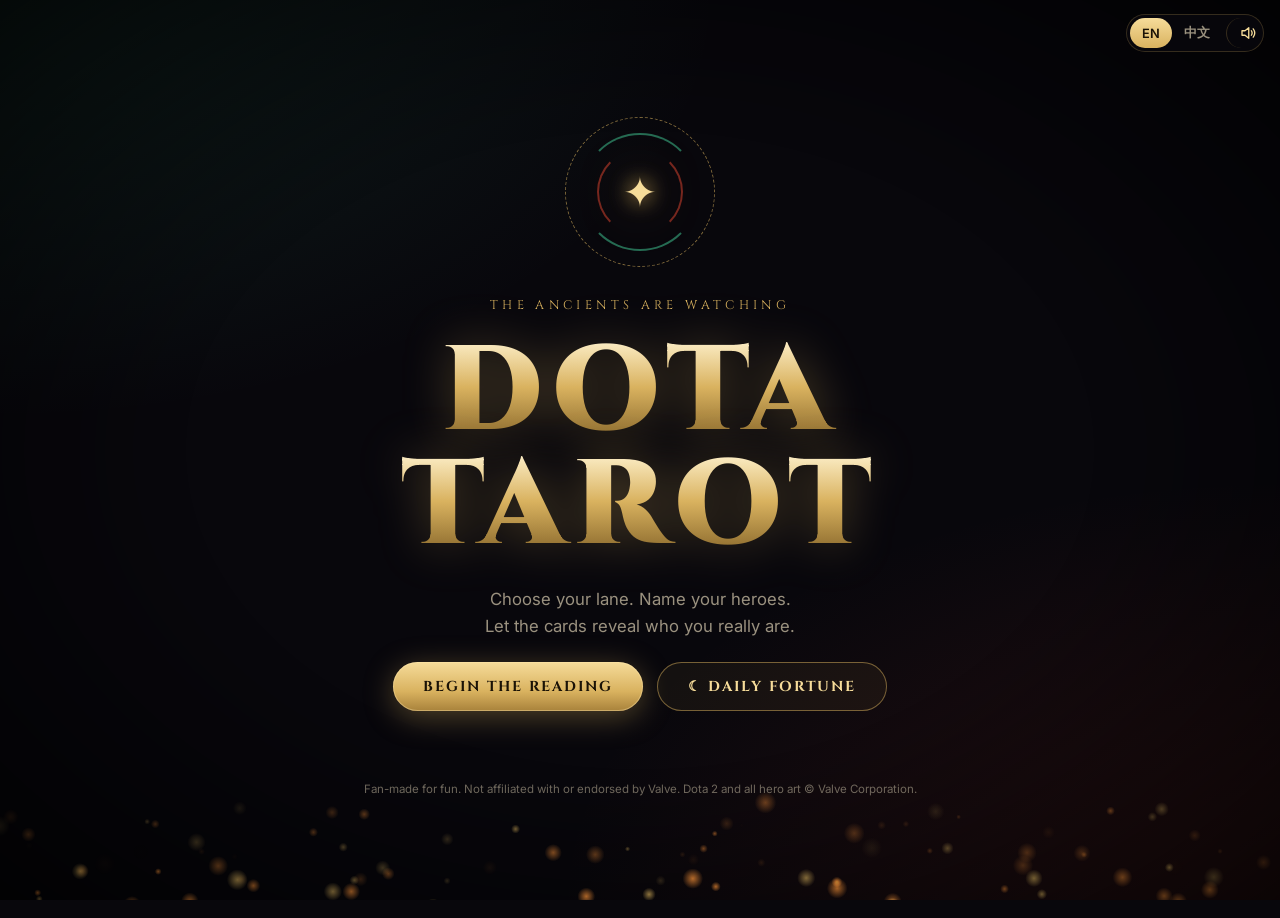
==== commit a231bd77: "Support original AI hero art, with prompts and an import script - art/PROMPTS.md and art/prompts.csv" ====
--- a/public/index.html
+++ b/public/index.html
@@ -12,7 +12,7 @@
   <link rel="preconnect" href="https://fonts.googleapis.com" />
   <link rel="preconnect" href="https://fonts.gstatic.com" crossorigin />
   <link href="https://fonts.googleapis.com/css2?family=Cinzel:wght@500;700;900&family=Inter:wght@400;500;600&family=Noto+Serif+SC:wght@600;900&display=swap" rel="stylesheet" />
-  <link rel="stylesheet" href="css/style.css?v=9" />
+  <link rel="stylesheet" href="css/style.css?v=10" />
 </head>
 <body>
   <!-- Turns hero art into a printed-tarot illustration: flat vintage colours, ink edges and a dark outline. -->
@@ -124,8 +124,9 @@
     </nav>
   </section>
 
-  <script src="js/data.js?v=9"></script>
-  <script src="js/i18n.js?v=9"></script>
-  <script src="js/app.js?v=9"></script>
+  <script src="js/data.js?v=10"></script>
+  <script src="js/i18n.js?v=10"></script>
+  <script src="art/manifest.js?v=10"></script>
+  <script src="js/app.js?v=10"></script>
 </body>
 </html>
--- a/public/css/style.css
+++ b/public/css/style.css
@@ -469,6 +469,22 @@
 .tarot .champ { opacity: 0; transition: opacity .8s .6s; }
 .tarot.flipped .champ { opacity: 1; }
 @keyframes bob2 { 50% { transform: translateY(-2.5cqw); } }
+
+/* Original AI hero art (public/art/): a full scene, or arched triptych panels for several heroes */
+.art-full { position: absolute; inset: 0; z-index: 1; width: 100%; height: 100%; object-fit: cover; object-position: center 40%; }
+.tarot.reversed .art-full { transform: rotate(180deg); }
+.art-panels { position: absolute; inset: 0; z-index: 1; display: flex; gap: 2cqw; padding: 3cqw; }
+.art-panels .panel {
+  flex: 1; overflow: hidden; background: #0b090e;
+  border: 1.5px solid var(--ink); border-radius: 50% 50% 1cqw 1cqw / 18% 18% 1cqw 1cqw;
+  box-shadow: 0 1cqw 2cqw rgba(43,27,14,.35);
+}
+.art-panels img { display: block; width: 100%; height: 100%; object-fit: cover; object-position: center 40%; }
+.tarot .art-panels .panel { opacity: 0; transform: translateY(4cqw); transition: opacity .6s, transform .6s cubic-bezier(.2,.8,.2,1); }
+.tarot.flipped .art-panels .panel { opacity: 1; transform: none; }
+.tarot.flipped .art-panels .panel:nth-child(1) { transition-delay: .7s; }
+.tarot.flipped .art-panels .panel:nth-child(2) { transition-delay: .55s; }
+.tarot.flipped .art-panels .panel:nth-child(3) { transition-delay: .85s; }
 
 /* Name banner */
 .t-plate {
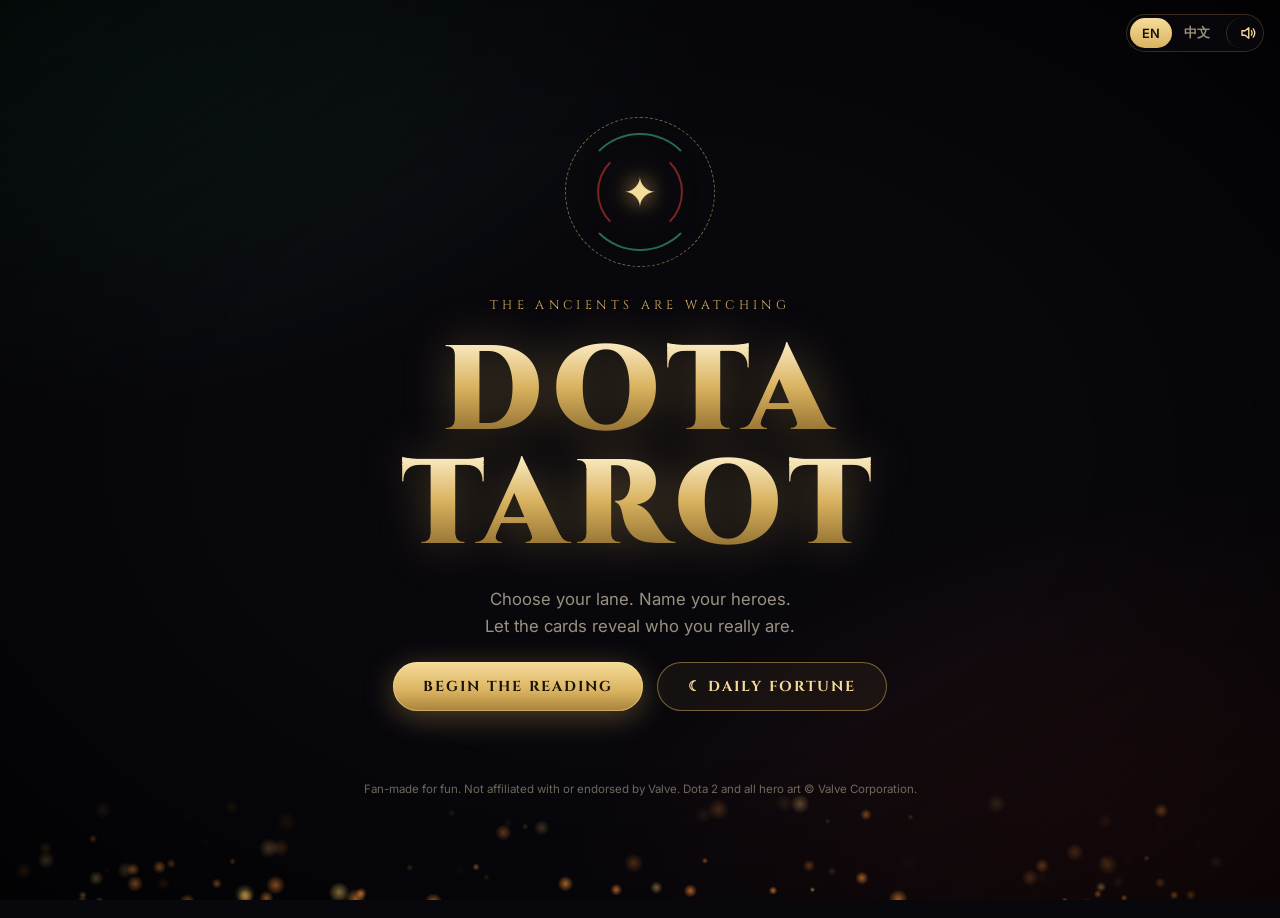
==== commit ec8bd608: "Switch hero cards to a sepia etching style Replace the posterised ink filter, which looked blotchy, " ====
--- a/public/index.html
+++ b/public/index.html
@@ -12,25 +12,23 @@
   <link rel="preconnect" href="https://fonts.googleapis.com" />
   <link rel="preconnect" href="https://fonts.gstatic.com" crossorigin />
   <link href="https://fonts.googleapis.com/css2?family=Cinzel:wght@500;700;900&family=Inter:wght@400;500;600&family=Noto+Serif+SC:wght@600;900&display=swap" rel="stylesheet" />
-  <link rel="stylesheet" href="css/style.css?v=10" />
+  <link rel="stylesheet" href="css/style.css?v=11" />
 </head>
 <body>
-  <!-- Turns hero art into a printed-tarot illustration: flat vintage colours, ink edges and a dark outline. -->
+  <!-- Turns hero art into a sepia etching: two-tone ink-on-parchment tones with a dark outline. -->
   <svg width="0" height="0" style="position:absolute" aria-hidden="true">
     <filter id="tarot-ink" x="-5%" y="-5%" width="110%" height="110%" color-interpolation-filters="sRGB">
-      <feComponentTransfer in="SourceGraphic" result="poster">
-        <feFuncR type="discrete" tableValues="0.13 0.36 0.58 0.78 0.94" />
-        <feFuncG type="discrete" tableValues="0.09 0.29 0.5 0.7 0.88" />
-        <feFuncB type="discrete" tableValues="0.06 0.21 0.38 0.55 0.74" />
+      <feColorMatrix in="SourceGraphic" type="saturate" values="0" />
+      <feComponentTransfer>
+        <feFuncR type="gamma" exponent="1.6" amplitude="1.15" />
+        <feFuncG type="gamma" exponent="1.6" amplitude="1.15" />
+        <feFuncB type="gamma" exponent="1.6" amplitude="1.15" />
       </feComponentTransfer>
-      <feColorMatrix in="poster" type="matrix" values="0.3 0.59 0.11 0 0  0.3 0.59 0.11 0 0  0.3 0.59 0.11 0 0  0 0 0 1 0" result="gray" />
-      <feConvolveMatrix in="gray" order="3" kernelMatrix="-1 -1 -1 -1 8 -1 -1 -1 -1" preserveAlpha="true" result="edges" />
-      <feColorMatrix in="edges" type="matrix" values="0 0 0 0 0.17  0 0 0 0 0.11  0 0 0 0 0.05  1.6 1.6 1.6 0 0" result="lines" />
-      <feComposite in="lines" in2="SourceAlpha" operator="in" result="innerLines" />
-      <feMorphology in="SourceAlpha" operator="dilate" radius="1.4" result="thick" />
-      <feFlood flood-color="#2b1b0e" />
+      <feColorMatrix type="matrix" values="0.78 0 0 0 0.17  0.66 0 0 0 0.11  0.46 0 0 0 0.05  0 0 0 1 0" result="sepia" />
+      <feMorphology in="SourceAlpha" operator="dilate" radius="1.2" result="thick" />
+      <feFlood flood-color="#24160b" />
       <feComposite in2="thick" operator="in" result="outline" />
-      <feMerge><feMergeNode in="outline" /><feMergeNode in="poster" /><feMergeNode in="innerLines" /></feMerge>
+      <feMerge><feMergeNode in="outline" /><feMergeNode in="sepia" /></feMerge>
     </filter>
   </svg>
   <canvas id="embers" aria-hidden="true"></canvas>
@@ -124,9 +122,9 @@
     </nav>
   </section>
 
-  <script src="js/data.js?v=10"></script>
-  <script src="js/i18n.js?v=10"></script>
-  <script src="art/manifest.js?v=10"></script>
-  <script src="js/app.js?v=10"></script>
+  <script src="js/data.js?v=11"></script>
+  <script src="js/i18n.js?v=11"></script>
+  <script src="art/manifest.js?v=11"></script>
+  <script src="js/app.js?v=11"></script>
 </body>
 </html>
--- a/public/css/style.css
+++ b/public/css/style.css
@@ -460,7 +460,7 @@
 }
 .champ img { display: block; width: 100%; filter: url(#tarot-ink); }
 .champ.l, .champ.r { width: 72%; bottom: 6%; z-index: 0; }
-.champ.l img, .champ.r img { filter: url(#tarot-ink) brightness(.82) saturate(.75); }
+.champ.l img, .champ.r img { filter: url(#tarot-ink) brightness(.85); }
 .champ.l { left: 19%; animation-delay: -1.5s; }
 .champ.r { left: 81%; animation-delay: -3s; }
 .champ.flat { width: 52%; bottom: 22%; }
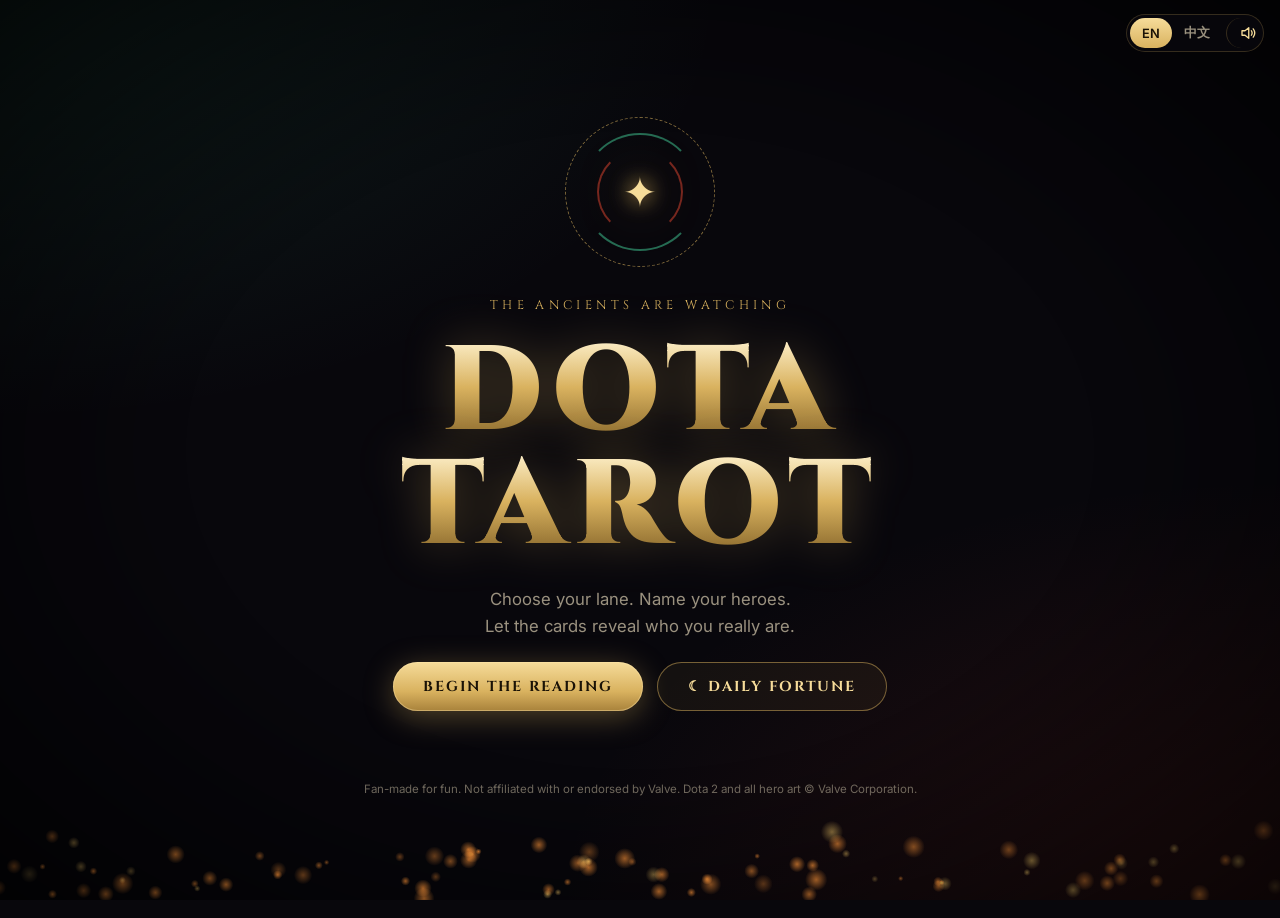
==== commit 7a525de1: "Redesign tarot cards in black and gold with Art Nouveau details - Card fronts are now black-and-gold" ====
--- a/public/index.html
+++ b/public/index.html
@@ -12,23 +12,24 @@
   <link rel="preconnect" href="https://fonts.googleapis.com" />
   <link rel="preconnect" href="https://fonts.gstatic.com" crossorigin />
   <link href="https://fonts.googleapis.com/css2?family=Cinzel:wght@500;700;900&family=Inter:wght@400;500;600&family=Noto+Serif+SC:wght@600;900&display=swap" rel="stylesheet" />
-  <link rel="stylesheet" href="css/style.css?v=11" />
+  <link rel="stylesheet" href="css/style.css?v=12" />
 </head>
 <body>
-  <!-- Turns hero art into a sepia etching: two-tone ink-on-parchment tones with a dark outline. -->
+  <!-- Draws hero art as gold-foil line art: gold edge lines and a gold outline over a dark silhouette. -->
   <svg width="0" height="0" style="position:absolute" aria-hidden="true">
     <filter id="tarot-ink" x="-5%" y="-5%" width="110%" height="110%" color-interpolation-filters="sRGB">
-      <feColorMatrix in="SourceGraphic" type="saturate" values="0" />
-      <feComponentTransfer>
-        <feFuncR type="gamma" exponent="1.6" amplitude="1.15" />
-        <feFuncG type="gamma" exponent="1.6" amplitude="1.15" />
-        <feFuncB type="gamma" exponent="1.6" amplitude="1.15" />
-      </feComponentTransfer>
-      <feColorMatrix type="matrix" values="0.78 0 0 0 0.17  0.66 0 0 0 0.11  0.46 0 0 0 0.05  0 0 0 1 0" result="sepia" />
-      <feMorphology in="SourceAlpha" operator="dilate" radius="1.2" result="thick" />
-      <feFlood flood-color="#24160b" />
-      <feComposite in2="thick" operator="in" result="outline" />
-      <feMerge><feMergeNode in="outline" /><feMergeNode in="sepia" /></feMerge>
+      <feColorMatrix in="SourceGraphic" type="matrix" values="0.3 0.59 0.11 0 0  0.3 0.59 0.11 0 0  0.3 0.59 0.11 0 0  0 0 0 1 0" result="gray" />
+      <feGaussianBlur in="gray" stdDeviation="0.5" result="soft" />
+      <feConvolveMatrix in="soft" order="3" kernelMatrix="-1 -1 -1 -1 8 -1 -1 -1 -1" preserveAlpha="true" result="edges" />
+      <feColorMatrix in="edges" type="matrix" values="0 0 0 0 0.97  0 0 0 0 0.82  0 0 0 0 0.48  5 5 5 0 -0.12" result="lines" />
+      <feComposite in="lines" in2="SourceAlpha" operator="in" result="innerLines" />
+      <feMorphology in="SourceAlpha" operator="dilate" radius="1.2" result="grown" />
+      <feComposite in="grown" in2="SourceAlpha" operator="out" result="ring" />
+      <feFlood flood-color="#f6d98e" />
+      <feComposite in2="ring" operator="in" result="outline" />
+      <feFlood flood-color="#100c16" />
+      <feComposite in2="SourceAlpha" operator="in" result="body" />
+      <feMerge><feMergeNode in="body" /><feMergeNode in="innerLines" /><feMergeNode in="outline" /></feMerge>
     </filter>
   </svg>
   <canvas id="embers" aria-hidden="true"></canvas>
@@ -122,9 +123,9 @@
     </nav>
   </section>
 
-  <script src="js/data.js?v=11"></script>
-  <script src="js/i18n.js?v=11"></script>
-  <script src="art/manifest.js?v=11"></script>
-  <script src="js/app.js?v=11"></script>
+  <script src="js/data.js?v=12"></script>
+  <script src="js/i18n.js?v=12"></script>
+  <script src="art/manifest.js?v=12"></script>
+  <script src="js/app.js?v=12"></script>
 </body>
 </html>
--- a/public/css/style.css
+++ b/public/css/style.css
@@ -325,7 +325,6 @@
 /* ---------- Tarot spread ---------- */
 .spread { display: flex; justify-content: center; gap: 36px; flex-wrap: wrap; padding-top: 6px; overflow-x: clip; }
 .tarot {
-  --gold-line: color-mix(in srgb, var(--gold) 70%, var(--c));
   width: 230px; aspect-ratio: 2 / 3.3;
   position: relative;
   container-type: inline-size;
@@ -365,68 +364,77 @@
 .back-art .star:nth-child(odd) { animation-delay: -1.5s; }
 @keyframes twinkle { 50% { opacity: .15; } }
 
-/* Card front: an illustrated, Rider-Waite style parchment card */
+/* Card front: a black-and-gold foil card with Art Nouveau details (halo, medallion, ribbon) */
 .face.front {
-  --ink: #2b1b0e;
+  --line: #f6dc9a;
   transform: rotateY(180deg);
   background:
-    url("data:image/svg+xml,%3Csvg xmlns='http://www.w3.org/2000/svg' width='160' height='160'%3E%3Cfilter id='n'%3E%3CfeTurbulence type='fractalNoise' baseFrequency='.85' numOctaves='3' stitchTiles='stitch'/%3E%3CfeColorMatrix values='0 0 0 0 .4 0 0 0 0 .28 0 0 0 0 .12 0 0 0 .22 0'/%3E%3C/filter%3E%3Crect width='100%25' height='100%25' filter='url(%23n)'/%3E%3C/svg%3E"),
-    radial-gradient(130% 90% at 50% 40%, #f7eed6 0%, #ead9b2 60%, #cfb27c 100%);
-  box-shadow: 0 24px 60px rgba(0,0,0,.65), 0 0 0 1px #3a2610, inset 0 0 7cqw rgba(110,70,20,.45);
+    radial-gradient(1px 1px at 16% 24%, rgba(246,220,154,.9), transparent),
+    radial-gradient(1px 1px at 82% 18%, rgba(246,220,154,.8), transparent),
+    radial-gradient(1.5px 1.5px at 88% 52%, rgba(246,220,154,.7), transparent),
+    radial-gradient(1px 1px at 10% 64%, rgba(246,220,154,.8), transparent),
+    radial-gradient(1.5px 1.5px at 30% 86%, rgba(246,220,154,.6), transparent),
+    radial-gradient(1px 1px at 72% 90%, rgba(246,220,154,.8), transparent),
+    radial-gradient(120% 80% at 50% 38%, #1f1a2b, #0b090f 70%);
+  box-shadow: 0 24px 60px rgba(0,0,0,.7), 0 0 0 1px var(--gold), inset 0 0 0 1.6cqw #0b090f, inset 0 0 0 calc(1.6cqw + 1px) rgba(217,178,95,.55);
 }
 .tarot.flipped .face.front { animation: glow 2.6s 1.3s ease-in-out infinite; }
 @keyframes glow {
-  50% { box-shadow: 0 24px 60px rgba(0,0,0,.65), 0 0 0 1px #3a2610, inset 0 0 7cqw rgba(110,70,20,.45), 0 0 46px color-mix(in srgb, var(--c) 70%, transparent); }
-}
-
-.frame { position: absolute; inset: 3.5cqw; z-index: 4; pointer-events: none; border: 2px solid var(--ink); border-radius: 2.5cqw; }
-.frame::after { content: ""; position: absolute; inset: 1.4cqw; border: 1px solid color-mix(in srgb, var(--ink) 55%, transparent); border-radius: 1.5cqw; }
-.corner { position: absolute; width: 13cqw; height: 13cqw; fill: none; stroke: var(--ink); stroke-width: 1.6; }
-.corner circle { fill: #b8892f; stroke: var(--ink); stroke-width: 1; }
-.corner.tl { top: -2px; left: -2px; }
-.corner.tr { top: -2px; right: -2px; transform: scaleX(-1); }
-.corner.bl { bottom: -2px; left: -2px; transform: scaleY(-1); }
-.corner.br { bottom: -2px; right: -2px; transform: scale(-1); }
-
-/* Numeral box */
+  50% { box-shadow: 0 24px 60px rgba(0,0,0,.7), 0 0 0 1px var(--gold-hi), inset 0 0 0 1.6cqw #0b090f, inset 0 0 0 calc(1.6cqw + 1px) rgba(217,178,95,.55), 0 0 46px color-mix(in srgb, var(--c) 55%, rgba(246,220,154,.6)); }
+}
+
+.frame { position: absolute; inset: 4cqw; z-index: 4; pointer-events: none; border: 1px solid var(--gold); border-radius: 2cqw; }
+.frame::after { content: ""; position: absolute; inset: 1.3cqw; border: 1px dotted rgba(217,178,95,.55); border-radius: 1.2cqw; }
+.corner { position: absolute; width: 12cqw; height: 12cqw; fill: none; stroke: var(--gold-hi); stroke-width: 1.4; }
+.corner circle { fill: var(--gold-hi); stroke: none; }
+.corner.tl { top: -1px; left: -1px; }
+.corner.tr { top: -1px; right: -1px; transform: scaleX(-1); }
+.corner.bl { bottom: -1px; left: -1px; transform: scaleY(-1); }
+.corner.br { bottom: -1px; right: -1px; transform: scale(-1); }
+
+/* Medallion numeral, sitting on the crown of the arch */
 .t-banner {
-  position: absolute; top: 5.5cqw; left: 50%; transform: translateX(-50%); z-index: 5;
-  min-width: 22cqw; padding: .8cqw 3cqw .8cqw 3.6cqw;
-  font-family: "Cinzel", "Noto Serif SC", serif; font-weight: 700; font-size: 5.6cqw; line-height: 1.2;
-  letter-spacing: .15em; text-align: center;
-  color: var(--ink); background: #f8f0dc; border: 1.5px solid var(--ink);
-}
-
-/* The illustrated scene */
+  position: absolute; top: 5cqw; left: 50%; transform: translateX(-50%); z-index: 5;
+  width: 15cqw; aspect-ratio: 1; display: grid; place-items: center; border-radius: 50%;
+  font-family: "Cinzel", "Noto Serif SC", serif; font-weight: 700; font-size: 4cqw; line-height: 1;
+  color: var(--gold-hi); text-shadow: 0 0 1.5cqw rgba(246,220,154,.6);
+  background: radial-gradient(circle, #2a2233, #0b090f);
+  border: 1px solid var(--gold-hi);
+  box-shadow: 0 0 0 1cqw #0b090f, 0 0 0 calc(1cqw + 1px) rgba(217,178,95,.6), 0 0 3cqw rgba(246,220,154,.3);
+}
+
+/* The scene: an arched window with a sunburst halo */
 .t-art { position: absolute; left: 9cqw; right: 9cqw; top: 14cqw; bottom: 34cqw; z-index: 2; }
 .t-window {
-  position: absolute; inset: 0; overflow: hidden; border-radius: 1cqw;
-  border: 2px solid var(--ink);
-  background: linear-gradient(180deg, color-mix(in srgb, var(--c) 55%, #f2cf7a) 0%, color-mix(in srgb, var(--c) 22%, #f8ecd0) 62%);
+  position: absolute; inset: 0; overflow: hidden;
+  border: 1px solid rgba(217,178,95,.8); border-radius: 50% 50% 1cqw 1cqw / 24% 24% 1cqw 1cqw;
+  background: radial-gradient(circle at 50% 42%, color-mix(in srgb, var(--c) 18%, rgba(217,178,95,.12)), transparent 62%), #0d0a13;
 }
 .rays {
   position: absolute; inset: 0;
-  background: repeating-conic-gradient(from 0deg at 50% 22%, rgba(43,27,14,.22) 0deg 1.2deg, transparent 1.2deg 9deg);
-  -webkit-mask: radial-gradient(circle at 50% 22%, transparent 14%, #000 16%, transparent 75%);
-  mask: radial-gradient(circle at 50% 22%, transparent 14%, #000 16%, transparent 75%);
+  background: repeating-conic-gradient(from 0deg at 50% 42%, rgba(246,220,154,.22) 0deg .5deg, transparent .5deg 6deg);
+  -webkit-mask: radial-gradient(circle at 50% 42%, transparent 45%, #000 47%, transparent 80%);
+  mask: radial-gradient(circle at 50% 42%, transparent 45%, #000 47%, transparent 80%);
   animation: raysPulse 5s ease-in-out infinite;
 }
-@keyframes raysPulse { 50% { opacity: .55; } }
+@keyframes raysPulse { 50% { opacity: .5; } }
 .sun {
-  position: absolute; left: 50%; top: 22%; width: 26%; aspect-ratio: 1; translate: -50% -50%; border-radius: 50%;
-  background: radial-gradient(circle at 40% 35%, #fff4c4, #f6c445 60%, #e09a2a);
-  border: 1.5px solid var(--ink);
-  box-shadow: 0 0 6cqw rgba(255,214,110,.8);
-  animation: sunGlow 4s ease-in-out infinite;
-}
-@keyframes sunGlow { 50% { box-shadow: 0 0 10cqw rgba(255,214,110,1); } }
+  position: absolute; left: 50%; top: 42%; width: 88%; aspect-ratio: 1; translate: -50% -50%; border-radius: 50%;
+  background:
+    radial-gradient(circle, #0d0a13 0 38%, transparent 38.5%),
+    radial-gradient(circle, transparent 0 45.5%, rgba(246,220,154,.85) 45.8% 46.3%, transparent 46.7%),
+    repeating-conic-gradient(rgba(217,178,95,.4) 0deg 4deg, rgba(217,178,95,.07) 4deg 8deg);
+  border: 1px solid rgba(246,220,154,.8);
+  box-shadow: 0 0 0 1.2cqw rgba(13,10,19,.9), 0 0 0 calc(1.2cqw + 1px) rgba(217,178,95,.45), 0 0 8cqw color-mix(in srgb, var(--c) 30%, transparent);
+  animation: spin 90s linear infinite;
+}
 .hills { position: absolute; left: 0; bottom: 0; width: 100%; height: 38%; }
-.hills path { stroke: var(--ink); stroke-width: 1.2; vector-effect: non-scaling-stroke; }
-.hills .far { fill: color-mix(in srgb, var(--c) 30%, #9fb183); }
-.hills .near { fill: color-mix(in srgb, var(--c) 15%, #c8a96a); }
+.hills path { stroke: rgba(246,220,154,.75); stroke-width: 1; vector-effect: non-scaling-stroke; }
+.hills .far { fill: rgba(217,178,95,.08); }
+.hills .near { fill: #0d0a13; }
 .mote {
-  position: absolute; bottom: 30%; width: 1.4cqw; height: 1.4cqw; border-radius: 50%;
-  background: #fff8dc; box-shadow: 0 0 1.5cqw .4cqw rgba(255,220,140,.9);
+  position: absolute; bottom: 30%; width: 1.2cqw; height: 1.2cqw; border-radius: 50%;
+  background: #fff3cf; box-shadow: 0 0 1.5cqw .4cqw rgba(246,220,154,.8);
   animation: mote linear infinite;
 }
 @keyframes mote {
@@ -435,70 +443,79 @@
   to { transform: translateY(-80cqw) scale(1); opacity: 0; }
 }
 
-.emblem { position: absolute; left: 50%; top: 52%; width: 50%; translate: -50% -50%; animation: float 4s ease-in-out infinite; }
+.emblem { position: absolute; left: 50%; top: 42%; width: 46%; translate: -50% -50%; animation: float 4s ease-in-out infinite; }
 .emblem svg {
   display: block; width: 100%; overflow: visible;
-  fill: none; stroke: var(--ink); stroke-width: 2; stroke-linecap: round; stroke-linejoin: round;
-  filter: drop-shadow(0 0 2.5cqw color-mix(in srgb, var(--c) 80%, #fff)) drop-shadow(0 0 1cqw rgba(255,255,255,.55));
+  fill: none; stroke: var(--line); stroke-width: 1.8; stroke-linecap: round; stroke-linejoin: round;
+  filter: drop-shadow(0 0 2cqw rgba(246,220,154,.7)) drop-shadow(0 0 4cqw color-mix(in srgb, var(--c) 60%, transparent));
 }
 .emblem svg * { stroke-dasharray: 1; stroke-dashoffset: 1; }
 .tarot.flipped .emblem svg * { stroke-dashoffset: 0; transition: stroke-dashoffset 1.8s .55s cubic-bezier(.6,0,.2,1); }
 @keyframes float { 50% { transform: translateY(-3cqw) scale(1.04); } }
 
-/* Heroes: drawn through #tarot-ink so they read like a printed tarot illustration */
+/* Heroes, drawn as gold line art by #tarot-ink */
 .portal {
   position: absolute; left: 14%; right: 14%; bottom: 4%; height: 10%; border-radius: 50%;
-  background: radial-gradient(ellipse, rgba(43,27,14,.55), transparent 70%);
+  background: radial-gradient(ellipse, rgba(246,220,154,.35), transparent 70%);
   animation: portal 3s ease-in-out infinite;
 }
 @keyframes portal { 50% { transform: scaleX(1.1); opacity: .7; } }
 /* Heads may break out of the top of the scene; feet are cut at its bottom edge. */
 .champs { position: absolute; inset: -12cqw 0 0; pointer-events: none; clip-path: inset(-50% 0 0 0); }
 .champ {
-  position: absolute; bottom: -10%; left: 50%; width: 150%; translate: -50% 0; z-index: 1;
+  position: absolute; bottom: -2%; left: 50%; width: 94%; translate: -50% 0; z-index: 1;
   animation: bob2 4.5s ease-in-out infinite;
 }
-.champ img { display: block; width: 100%; filter: url(#tarot-ink); }
-.champ.l, .champ.r { width: 72%; bottom: 6%; z-index: 0; }
-.champ.l img, .champ.r img { filter: url(#tarot-ink) brightness(.85); }
-.champ.l { left: 19%; animation-delay: -1.5s; }
-.champ.r { left: 81%; animation-delay: -3s; }
+.champ img { display: block; width: 100%; filter: url(#tarot-ink) drop-shadow(0 0 1.2cqw rgba(246,220,154,.5)); }
 .champ.flat { width: 52%; bottom: 22%; }
-.champ.l.flat, .champ.r.flat { width: 38%; bottom: 40%; }
-.champ.flat img, .champ.flat .fallback { position: static; aspect-ratio: 1; object-fit: cover; border-radius: 50%; border: 1.5px solid var(--ink); font-size: 5cqw; }
+.champ.flat img, .champ.flat .fallback { position: static; aspect-ratio: 1; object-fit: cover; border-radius: 50%; border: 1px solid var(--gold-hi); font-size: 5cqw; }
 .tarot .champ { opacity: 0; transition: opacity .8s .6s; }
 .tarot.flipped .champ { opacity: 1; }
 @keyframes bob2 { 50% { transform: translateY(-2.5cqw); } }
 
-/* Original AI hero art (public/art/): a full scene, or arched triptych panels for several heroes */
+/* Daily card with original AI art: the art fills the scene (upside down when reversed) */
 .art-full { position: absolute; inset: 0; z-index: 1; width: 100%; height: 100%; object-fit: cover; object-position: center 40%; }
 .tarot.reversed .art-full { transform: rotate(180deg); }
-.art-panels { position: absolute; inset: 0; z-index: 1; display: flex; gap: 2cqw; padding: 3cqw; }
+/* Champions card: an altarpiece of arched panels, one hero each (AI art, or the gold line-art render) */
+.art-panels { position: absolute; inset: 0; z-index: 1; display: flex; align-items: flex-end; gap: 2cqw; padding: 3cqw; }
 .art-panels .panel {
-  flex: 1; overflow: hidden; background: #0b090e;
-  border: 1.5px solid var(--ink); border-radius: 50% 50% 1cqw 1cqw / 18% 18% 1cqw 1cqw;
-  box-shadow: 0 1cqw 2cqw rgba(43,27,14,.35);
-}
+  position: relative; flex: 1; height: 100%; overflow: hidden;
+  background: radial-gradient(circle at 50% 38%, rgba(246,220,154,.18), transparent 60%), #0d0a13;
+  border: 1px solid var(--gold-hi); border-radius: 50% 50% 1cqw 1cqw / 16% 16% 1cqw 1cqw;
+  box-shadow: 0 0 2cqw rgba(246,220,154,.25);
+}
+.art-panels.n3 .panel:nth-child(2) { flex: 1.35; }
+.art-panels.n3 .panel:not(:nth-child(2)) { height: 84%; }
 .art-panels img { display: block; width: 100%; height: 100%; object-fit: cover; object-position: center 40%; }
+.art-panels .panel.inked img {
+  object-position: center 30%; transform: scale(1.3); transform-origin: 50% 35%;
+  filter: url(#tarot-ink) drop-shadow(0 0 1cqw rgba(246,220,154,.5));
+}
 .tarot .art-panels .panel { opacity: 0; transform: translateY(4cqw); transition: opacity .6s, transform .6s cubic-bezier(.2,.8,.2,1); }
 .tarot.flipped .art-panels .panel { opacity: 1; transform: none; }
 .tarot.flipped .art-panels .panel:nth-child(1) { transition-delay: .7s; }
 .tarot.flipped .art-panels .panel:nth-child(2) { transition-delay: .55s; }
 .tarot.flipped .art-panels .panel:nth-child(3) { transition-delay: .85s; }
 
-/* Name banner */
+/* Crimson ribbon banner with gold edges */
 .t-plate {
-  position: absolute; left: 11cqw; right: 11cqw; bottom: 8cqw; z-index: 5;
-  text-align: center; padding: 2.2cqw 2cqw;
-  background: #f8f0dc; border: 1.5px solid var(--ink);
+  position: absolute; left: 5cqw; right: 5cqw; bottom: 8.5cqw; z-index: 5;
+  text-align: center; padding: 2.4cqw 7cqw;
+  background: linear-gradient(180deg, #7d211b, #4c110e);
+  clip-path: polygon(0 0, 100% 0, 92% 50%, 100% 100%, 0 100%, 8% 50%);
+  filter: drop-shadow(0 1cqw 1.5cqw rgba(0,0,0,.6));
+}
+.t-plate::before {
+  content: ""; position: absolute; inset: .9cqw 0;
+  border-top: 1px solid rgba(246,220,154,.8); border-bottom: 1px solid rgba(246,220,154,.8);
 }
 .t-name {
-  font-family: "Cinzel", "Noto Serif SC", serif; font-weight: 900; font-size: max(9px, 7cqw); line-height: 1.15;
-  letter-spacing: .03em; color: var(--ink);
+  position: relative; font-family: "Cinzel", "Noto Serif SC", serif; font-weight: 900; font-size: max(9px, 5.9cqw); line-height: 1.15;
+  letter-spacing: .05em; color: var(--gold-hi); text-shadow: 0 0 1.5cqw rgba(246,220,154,.4);
 }
 .t-label {
-  font-size: max(7px, 3.8cqw); font-weight: 600; text-transform: uppercase; letter-spacing: .16em; margin-top: 1cqw;
-  color: color-mix(in srgb, var(--c) 55%, var(--ink));
+  position: relative; font-size: max(7px, 3.6cqw); font-weight: 600; text-transform: uppercase; letter-spacing: .16em; margin-top: .8cqw;
+  color: rgba(246,220,154,.75);
 }
 
 .foil {
@@ -507,7 +524,7 @@
   background-size: 250% 250%; background-position: var(--mx, 50%) var(--my, 50%);
   mix-blend-mode: color-dodge;
 }
-.tarot:hover .foil { opacity: .4; }
+.tarot:hover .foil { opacity: .6; }
 .sweep {
   position: absolute; inset: 0; z-index: 6; pointer-events: none;
   background: linear-gradient(105deg, transparent 35%, rgba(255,255,255,.45) 50%, transparent 65%);
@@ -662,9 +679,9 @@
 .tarot.daily-card { width: 270px; }
 .tarot.instant .tarot-inner { transition: none; }
 .tarot.instant .flash, .tarot.instant .shock { animation: none; }
-.emblem.ghost { width: 78%; top: 48%; opacity: .3; }
+.emblem.ghost { width: 60%; top: 42%; opacity: .35; }
 .tarot.reversed .emblem.ghost svg { transform: rotate(180deg); }
-.tarot.reversed .t-label { color: #9a2b1b; }
+.tarot.reversed .t-label { color: #ff9b84; }
 
 /* ---------- Daily: fortune panel ---------- */
 .luck {
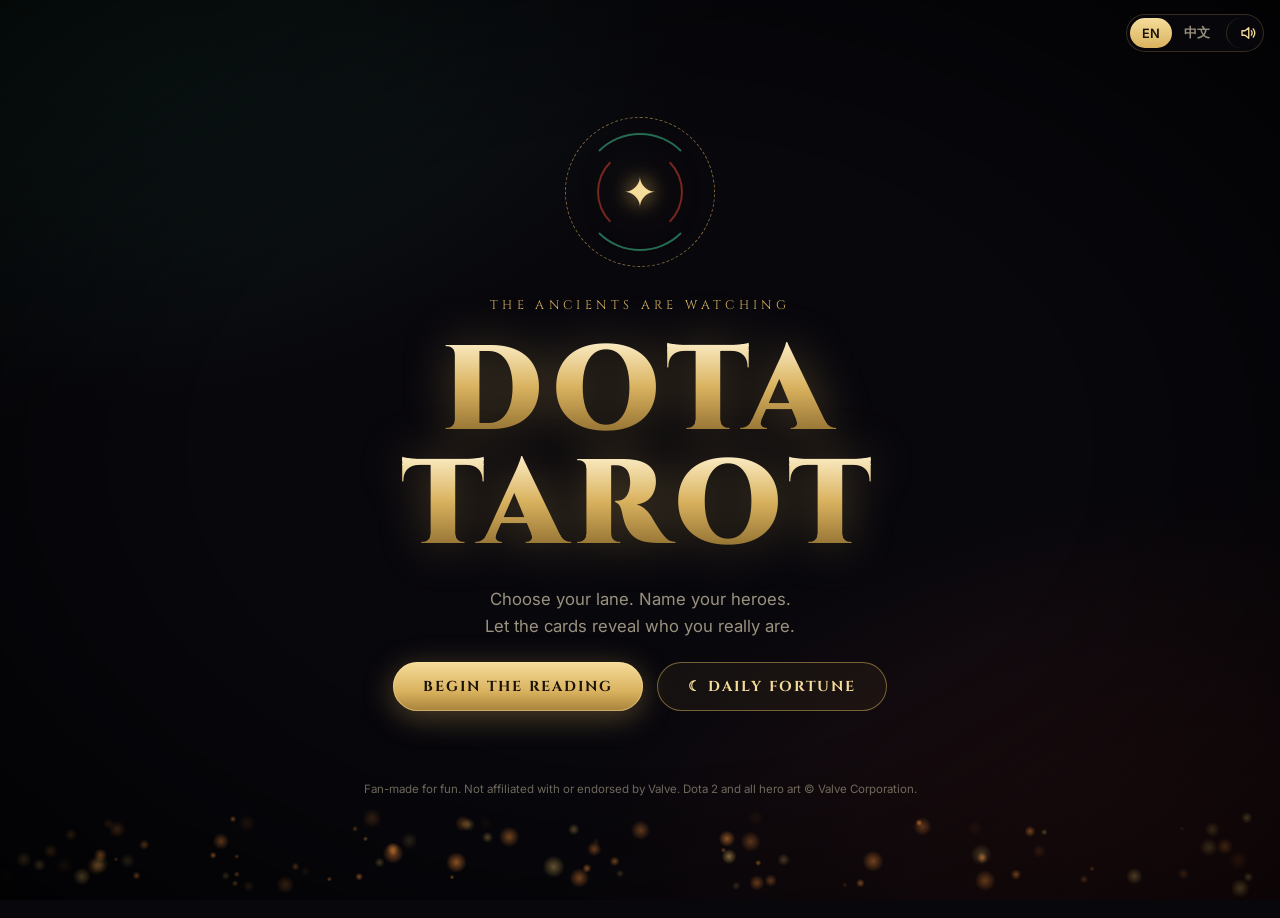
==== commit e4e852a6: "Centre each hero in its altarpiece panel Valve's renders don't put the hero in the middle of the ima" ====
--- a/public/index.html
+++ b/public/index.html
@@ -12,7 +12,7 @@
   <link rel="preconnect" href="https://fonts.googleapis.com" />
   <link rel="preconnect" href="https://fonts.gstatic.com" crossorigin />
   <link href="https://fonts.googleapis.com/css2?family=Cinzel:wght@500;700;900&family=Inter:wght@400;500;600&family=Noto+Serif+SC:wght@600;900&display=swap" rel="stylesheet" />
-  <link rel="stylesheet" href="css/style.css?v=12" />
+  <link rel="stylesheet" href="css/style.css?v=13" />
 </head>
 <body>
   <!-- Draws hero art as gold-foil line art: gold edge lines and a gold outline over a dark silhouette. -->
@@ -123,9 +123,9 @@
     </nav>
   </section>
 
-  <script src="js/data.js?v=12"></script>
-  <script src="js/i18n.js?v=12"></script>
-  <script src="art/manifest.js?v=12"></script>
-  <script src="js/app.js?v=12"></script>
+  <script src="js/data.js?v=13"></script>
+  <script src="js/i18n.js?v=13"></script>
+  <script src="art/manifest.js?v=13"></script>
+  <script src="js/app.js?v=13"></script>
 </body>
 </html>
--- a/public/css/style.css
+++ b/public/css/style.css
@@ -487,10 +487,13 @@
 .art-panels.n3 .panel:nth-child(2) { flex: 1.35; }
 .art-panels.n3 .panel:not(:nth-child(2)) { height: 84%; }
 .art-panels img { display: block; width: 100%; height: 100%; object-fit: cover; object-position: center 40%; }
-.art-panels .panel.inked img {
-  object-position: center 30%; transform: scale(1.3); transform-origin: 50% 35%;
+/* Gold line-art render, positioned by fitFigure() so the hero is centred in the panel */
+.art-panels img.figure {
+  position: absolute; left: 50%; bottom: 2%; width: auto; max-width: none; object-fit: fill;
   filter: url(#tarot-ink) drop-shadow(0 0 1cqw rgba(246,220,154,.5));
-}
+  opacity: 0; transition: opacity .4s;
+}
+.art-panels img.figure.fitted { opacity: 1; }
 .tarot .art-panels .panel { opacity: 0; transform: translateY(4cqw); transition: opacity .6s, transform .6s cubic-bezier(.2,.8,.2,1); }
 .tarot.flipped .art-panels .panel { opacity: 1; transform: none; }
 .tarot.flipped .art-panels .panel:nth-child(1) { transition-delay: .7s; }
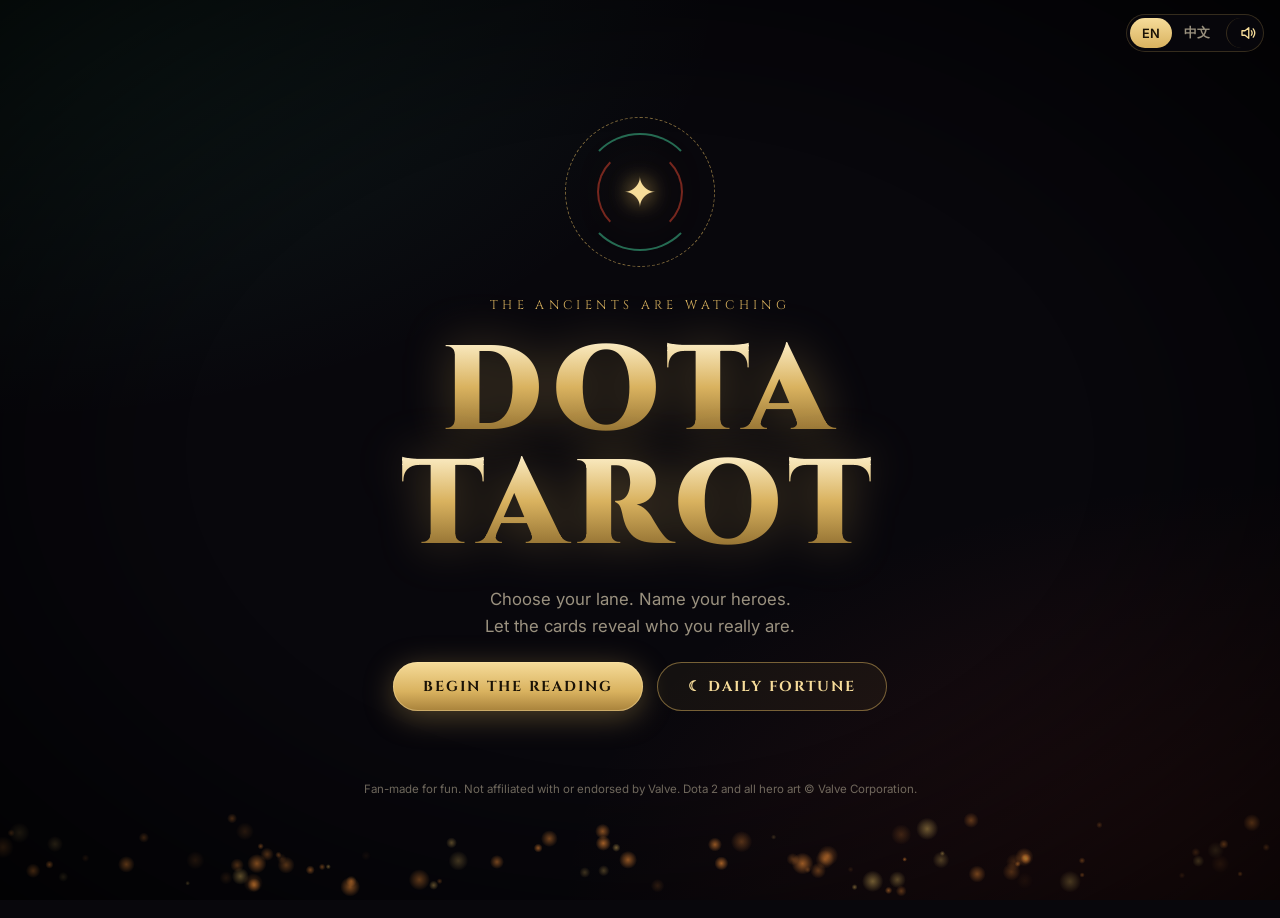
==== commit ee634115: "Give the tarot cards a light vintage finish - Antique palette on cards and posters: brass and old iv" ====
--- a/public/index.html
+++ b/public/index.html
@@ -12,7 +12,7 @@
   <link rel="preconnect" href="https://fonts.googleapis.com" />
   <link rel="preconnect" href="https://fonts.gstatic.com" crossorigin />
   <link href="https://fonts.googleapis.com/css2?family=Cinzel:wght@500;700;900&family=Inter:wght@400;500;600&family=Noto+Serif+SC:wght@600;900&display=swap" rel="stylesheet" />
-  <link rel="stylesheet" href="css/style.css?v=13" />
+  <link rel="stylesheet" href="css/style.css?v=15" />
 </head>
 <body>
   <!-- Draws hero art as gold-foil line art: gold edge lines and a gold outline over a dark silhouette. -->
@@ -21,13 +21,18 @@
       <feColorMatrix in="SourceGraphic" type="matrix" values="0.3 0.59 0.11 0 0  0.3 0.59 0.11 0 0  0.3 0.59 0.11 0 0  0 0 0 1 0" result="gray" />
       <feGaussianBlur in="gray" stdDeviation="0.5" result="soft" />
       <feConvolveMatrix in="soft" order="3" kernelMatrix="-1 -1 -1 -1 8 -1 -1 -1 -1" preserveAlpha="true" result="edges" />
-      <feColorMatrix in="edges" type="matrix" values="0 0 0 0 0.97  0 0 0 0 0.82  0 0 0 0 0.48  5 5 5 0 -0.12" result="lines" />
-      <feComposite in="lines" in2="SourceAlpha" operator="in" result="innerLines" />
+      <feColorMatrix in="edges" type="matrix" values="0 0 0 0 0.89  0 0 0 0 0.78  0 0 0 0 0.55  5 5 5 0 -0.12" result="lines" />
+      <!-- Worn printing: random patches of the ink fade out -->
+      <feTurbulence type="fractalNoise" baseFrequency="0.75" numOctaves="2" seed="7" result="noise" />
+      <feColorMatrix in="noise" type="matrix" values="0 0 0 0 0  0 0 0 0 0  0 0 0 0 0  -1.2 0 0 0 1.9" result="wear" />
+      <feComposite in="lines" in2="wear" operator="in" result="wornLines" />
+      <feComposite in="wornLines" in2="SourceAlpha" operator="in" result="innerLines" />
       <feMorphology in="SourceAlpha" operator="dilate" radius="1.2" result="grown" />
       <feComposite in="grown" in2="SourceAlpha" operator="out" result="ring" />
-      <feFlood flood-color="#f6d98e" />
-      <feComposite in2="ring" operator="in" result="outline" />
-      <feFlood flood-color="#100c16" />
+      <feFlood flood-color="#dcc28a" />
+      <feComposite in2="ring" operator="in" result="ringInk" />
+      <feComposite in="ringInk" in2="wear" operator="in" result="outline" />
+      <feFlood flood-color="#17110b" />
       <feComposite in2="SourceAlpha" operator="in" result="body" />
       <feMerge><feMergeNode in="body" /><feMergeNode in="innerLines" /><feMergeNode in="outline" /></feMerge>
     </filter>
@@ -123,9 +128,9 @@
     </nav>
   </section>
 
-  <script src="js/data.js?v=13"></script>
-  <script src="js/i18n.js?v=13"></script>
-  <script src="art/manifest.js?v=13"></script>
-  <script src="js/app.js?v=13"></script>
+  <script src="js/data.js?v=15"></script>
+  <script src="js/i18n.js?v=15"></script>
+  <script src="art/manifest.js?v=15"></script>
+  <script src="js/app.js?v=15"></script>
 </body>
 </html>
--- a/public/css/style.css
+++ b/public/css/style.css
@@ -325,6 +325,7 @@
 /* ---------- Tarot spread ---------- */
 .spread { display: flex; justify-content: center; gap: 36px; flex-wrap: wrap; padding-top: 6px; overflow-x: clip; }
 .tarot {
+  --gold: #b8934a; --gold-hi: #e2c98f; --foil-rgb: 226,201,143; --brass-rgb: 184,147,74;
   width: 230px; aspect-ratio: 2 / 3.3;
   position: relative;
   container-type: inline-size;
@@ -344,22 +345,22 @@
 .face {
   position: absolute; inset: 0; border-radius: 6cqw; overflow: hidden;
   backface-visibility: hidden; -webkit-backface-visibility: hidden;
-  box-shadow: 0 24px 60px rgba(0,0,0,.65), 0 0 0 1px rgba(217,178,95,.55);
+  box-shadow: 0 24px 60px rgba(0,0,0,.65), 0 0 0 1px rgba(var(--brass-rgb),.55);
 }
 
 /* Card back */
 .face.back {
   background:
-    radial-gradient(circle at 50% 50%, rgba(217,178,95,.2), transparent 60%),
-    repeating-linear-gradient(45deg, rgba(217,178,95,.05) 0 1px, transparent 1px 9px),
-    repeating-linear-gradient(-45deg, rgba(217,178,95,.05) 0 1px, transparent 1px 9px),
-    linear-gradient(160deg, #1d1530, #0c0912 50%, #2a0f0c);
+    radial-gradient(circle at 50% 50%, rgba(var(--brass-rgb),.2), transparent 60%),
+    repeating-linear-gradient(45deg, rgba(var(--brass-rgb),.05) 0 1px, transparent 1px 9px),
+    repeating-linear-gradient(-45deg, rgba(var(--brass-rgb),.05) 0 1px, transparent 1px 9px),
+    linear-gradient(160deg, #2c2016, #120d09 50%, #2a140c);
 }
 .back-art { position: absolute; inset: 0; width: 100%; height: 100%; fill: none; stroke: var(--gold); stroke-width: .6; }
 .back-art .mandala { transform-box: fill-box; transform-origin: center; animation: spin 30s linear infinite; }
 .back-art .eye { stroke-width: .9; filter: drop-shadow(0 0 3px var(--gold)); }
 .back-art .pupil { fill: var(--gold-hi); stroke: none; transform-box: fill-box; transform-origin: center; animation: pulse 2.4s ease-in-out infinite; }
-.back-art .moon { fill: rgba(217,178,95,.25); }
+.back-art .moon { fill: rgba(var(--brass-rgb),.25); }
 .back-art .star { fill: var(--gold-hi); stroke: none; animation: twinkle 3s ease-in-out infinite; }
 .back-art .star:nth-child(odd) { animation-delay: -1.5s; }
 @keyframes twinkle { 50% { opacity: .15; } }
@@ -369,22 +370,22 @@
   --line: #f6dc9a;
   transform: rotateY(180deg);
   background:
-    radial-gradient(1px 1px at 16% 24%, rgba(246,220,154,.9), transparent),
-    radial-gradient(1px 1px at 82% 18%, rgba(246,220,154,.8), transparent),
-    radial-gradient(1.5px 1.5px at 88% 52%, rgba(246,220,154,.7), transparent),
-    radial-gradient(1px 1px at 10% 64%, rgba(246,220,154,.8), transparent),
-    radial-gradient(1.5px 1.5px at 30% 86%, rgba(246,220,154,.6), transparent),
-    radial-gradient(1px 1px at 72% 90%, rgba(246,220,154,.8), transparent),
-    radial-gradient(120% 80% at 50% 38%, #1f1a2b, #0b090f 70%);
-  box-shadow: 0 24px 60px rgba(0,0,0,.7), 0 0 0 1px var(--gold), inset 0 0 0 1.6cqw #0b090f, inset 0 0 0 calc(1.6cqw + 1px) rgba(217,178,95,.55);
+    radial-gradient(1px 1px at 16% 24%, rgba(var(--foil-rgb),.9), transparent),
+    radial-gradient(1px 1px at 82% 18%, rgba(var(--foil-rgb),.8), transparent),
+    radial-gradient(1.5px 1.5px at 88% 52%, rgba(var(--foil-rgb),.7), transparent),
+    radial-gradient(1px 1px at 10% 64%, rgba(var(--foil-rgb),.8), transparent),
+    radial-gradient(1.5px 1.5px at 30% 86%, rgba(var(--foil-rgb),.6), transparent),
+    radial-gradient(1px 1px at 72% 90%, rgba(var(--foil-rgb),.8), transparent),
+    radial-gradient(120% 80% at 50% 38%, #2a1f16, #120d09 70%);
+  box-shadow: 0 24px 60px rgba(0,0,0,.7), 0 0 0 1px var(--gold), inset 0 0 0 1.6cqw #120d09, inset 0 0 0 calc(1.6cqw + 1px) rgba(var(--brass-rgb),.55);
 }
 .tarot.flipped .face.front { animation: glow 2.6s 1.3s ease-in-out infinite; }
 @keyframes glow {
-  50% { box-shadow: 0 24px 60px rgba(0,0,0,.7), 0 0 0 1px var(--gold-hi), inset 0 0 0 1.6cqw #0b090f, inset 0 0 0 calc(1.6cqw + 1px) rgba(217,178,95,.55), 0 0 46px color-mix(in srgb, var(--c) 55%, rgba(246,220,154,.6)); }
+  50% { box-shadow: 0 24px 60px rgba(0,0,0,.7), 0 0 0 1px var(--gold-hi), inset 0 0 0 1.6cqw #120d09, inset 0 0 0 calc(1.6cqw + 1px) rgba(var(--brass-rgb),.55), 0 0 46px color-mix(in srgb, var(--c) 55%, rgba(var(--foil-rgb),.6)); }
 }
 
 .frame { position: absolute; inset: 4cqw; z-index: 4; pointer-events: none; border: 1px solid var(--gold); border-radius: 2cqw; }
-.frame::after { content: ""; position: absolute; inset: 1.3cqw; border: 1px dotted rgba(217,178,95,.55); border-radius: 1.2cqw; }
+.frame::after { content: ""; position: absolute; inset: 1.3cqw; border: 1px dotted rgba(var(--brass-rgb),.55); border-radius: 1.2cqw; }
 .corner { position: absolute; width: 12cqw; height: 12cqw; fill: none; stroke: var(--gold-hi); stroke-width: 1.4; }
 .corner circle { fill: var(--gold-hi); stroke: none; }
 .corner.tl { top: -1px; left: -1px; }
@@ -397,22 +398,22 @@
   position: absolute; top: 5cqw; left: 50%; transform: translateX(-50%); z-index: 5;
   width: 15cqw; aspect-ratio: 1; display: grid; place-items: center; border-radius: 50%;
   font-family: "Cinzel", "Noto Serif SC", serif; font-weight: 700; font-size: 4cqw; line-height: 1;
-  color: var(--gold-hi); text-shadow: 0 0 1.5cqw rgba(246,220,154,.6);
-  background: radial-gradient(circle, #2a2233, #0b090f);
+  color: var(--gold-hi); text-shadow: 0 0 1.5cqw rgba(var(--foil-rgb),.6);
+  background: radial-gradient(circle, #33261a, #120d09);
   border: 1px solid var(--gold-hi);
-  box-shadow: 0 0 0 1cqw #0b090f, 0 0 0 calc(1cqw + 1px) rgba(217,178,95,.6), 0 0 3cqw rgba(246,220,154,.3);
+  box-shadow: 0 0 0 1cqw #120d09, 0 0 0 calc(1cqw + 1px) rgba(var(--brass-rgb),.6), 0 0 3cqw rgba(var(--foil-rgb),.3);
 }
 
 /* The scene: an arched window with a sunburst halo */
 .t-art { position: absolute; left: 9cqw; right: 9cqw; top: 14cqw; bottom: 34cqw; z-index: 2; }
 .t-window {
   position: absolute; inset: 0; overflow: hidden;
-  border: 1px solid rgba(217,178,95,.8); border-radius: 50% 50% 1cqw 1cqw / 24% 24% 1cqw 1cqw;
-  background: radial-gradient(circle at 50% 42%, color-mix(in srgb, var(--c) 18%, rgba(217,178,95,.12)), transparent 62%), #0d0a13;
+  border: 1px solid rgba(var(--brass-rgb),.8); border-radius: 50% 50% 1cqw 1cqw / 24% 24% 1cqw 1cqw;
+  background: radial-gradient(circle at 50% 42%, color-mix(in srgb, var(--c) 18%, rgba(var(--brass-rgb),.12)), transparent 62%), repeating-linear-gradient(45deg, rgba(var(--brass-rgb),.045) 0 1px, transparent 1px 4px), #140e0a;
 }
 .rays {
   position: absolute; inset: 0;
-  background: repeating-conic-gradient(from 0deg at 50% 42%, rgba(246,220,154,.22) 0deg .5deg, transparent .5deg 6deg);
+  background: repeating-conic-gradient(from 0deg at 50% 42%, rgba(var(--foil-rgb),.22) 0deg .5deg, transparent .5deg 6deg);
   -webkit-mask: radial-gradient(circle at 50% 42%, transparent 45%, #000 47%, transparent 80%);
   mask: radial-gradient(circle at 50% 42%, transparent 45%, #000 47%, transparent 80%);
   animation: raysPulse 5s ease-in-out infinite;
@@ -421,20 +422,20 @@
 .sun {
   position: absolute; left: 50%; top: 42%; width: 88%; aspect-ratio: 1; translate: -50% -50%; border-radius: 50%;
   background:
-    radial-gradient(circle, #0d0a13 0 38%, transparent 38.5%),
-    radial-gradient(circle, transparent 0 45.5%, rgba(246,220,154,.85) 45.8% 46.3%, transparent 46.7%),
-    repeating-conic-gradient(rgba(217,178,95,.4) 0deg 4deg, rgba(217,178,95,.07) 4deg 8deg);
-  border: 1px solid rgba(246,220,154,.8);
-  box-shadow: 0 0 0 1.2cqw rgba(13,10,19,.9), 0 0 0 calc(1.2cqw + 1px) rgba(217,178,95,.45), 0 0 8cqw color-mix(in srgb, var(--c) 30%, transparent);
+    radial-gradient(circle, #140e0a 0 38%, transparent 38.5%),
+    radial-gradient(circle, transparent 0 45.5%, rgba(var(--foil-rgb),.85) 45.8% 46.3%, transparent 46.7%),
+    repeating-conic-gradient(rgba(var(--brass-rgb),.4) 0deg 4deg, rgba(var(--brass-rgb),.07) 4deg 8deg);
+  border: 1px solid rgba(var(--foil-rgb),.8);
+  box-shadow: 0 0 0 1.2cqw rgba(13,10,19,.9), 0 0 0 calc(1.2cqw + 1px) rgba(var(--brass-rgb),.45), 0 0 8cqw color-mix(in srgb, var(--c) 30%, transparent);
   animation: spin 90s linear infinite;
 }
 .hills { position: absolute; left: 0; bottom: 0; width: 100%; height: 38%; }
-.hills path { stroke: rgba(246,220,154,.75); stroke-width: 1; vector-effect: non-scaling-stroke; }
-.hills .far { fill: rgba(217,178,95,.08); }
-.hills .near { fill: #0d0a13; }
+.hills path { stroke: rgba(var(--foil-rgb),.75); stroke-width: 1; vector-effect: non-scaling-stroke; }
+.hills .far { fill: rgba(var(--brass-rgb),.08); }
+.hills .near { fill: #140e0a; }
 .mote {
   position: absolute; bottom: 30%; width: 1.2cqw; height: 1.2cqw; border-radius: 50%;
-  background: #fff3cf; box-shadow: 0 0 1.5cqw .4cqw rgba(246,220,154,.8);
+  background: #efe0b8; box-shadow: 0 0 1.5cqw .4cqw rgba(var(--foil-rgb),.8);
   animation: mote linear infinite;
 }
 @keyframes mote {
@@ -447,7 +448,7 @@
 .emblem svg {
   display: block; width: 100%; overflow: visible;
   fill: none; stroke: var(--line); stroke-width: 1.8; stroke-linecap: round; stroke-linejoin: round;
-  filter: drop-shadow(0 0 2cqw rgba(246,220,154,.7)) drop-shadow(0 0 4cqw color-mix(in srgb, var(--c) 60%, transparent));
+  filter: drop-shadow(0 0 2cqw rgba(var(--foil-rgb),.7)) drop-shadow(0 0 4cqw color-mix(in srgb, var(--c) 60%, transparent));
 }
 .emblem svg * { stroke-dasharray: 1; stroke-dashoffset: 1; }
 .tarot.flipped .emblem svg * { stroke-dashoffset: 0; transition: stroke-dashoffset 1.8s .55s cubic-bezier(.6,0,.2,1); }
@@ -456,7 +457,7 @@
 /* Heroes, drawn as gold line art by #tarot-ink */
 .portal {
   position: absolute; left: 14%; right: 14%; bottom: 4%; height: 10%; border-radius: 50%;
-  background: radial-gradient(ellipse, rgba(246,220,154,.35), transparent 70%);
+  background: radial-gradient(ellipse, rgba(var(--foil-rgb),.35), transparent 70%);
   animation: portal 3s ease-in-out infinite;
 }
 @keyframes portal { 50% { transform: scaleX(1.1); opacity: .7; } }
@@ -466,7 +467,7 @@
   position: absolute; bottom: -2%; left: 50%; width: 94%; translate: -50% 0; z-index: 1;
   animation: bob2 4.5s ease-in-out infinite;
 }
-.champ img { display: block; width: 100%; filter: url(#tarot-ink) drop-shadow(0 0 1.2cqw rgba(246,220,154,.5)); }
+.champ img { display: block; width: 100%; filter: url(#tarot-ink) drop-shadow(0 0 1.2cqw rgba(var(--foil-rgb),.5)); }
 .champ.flat { width: 52%; bottom: 22%; }
 .champ.flat img, .champ.flat .fallback { position: static; aspect-ratio: 1; object-fit: cover; border-radius: 50%; border: 1px solid var(--gold-hi); font-size: 5cqw; }
 .tarot .champ { opacity: 0; transition: opacity .8s .6s; }
@@ -480,9 +481,9 @@
 .art-panels { position: absolute; inset: 0; z-index: 1; display: flex; align-items: flex-end; gap: 2cqw; padding: 3cqw; }
 .art-panels .panel {
   position: relative; flex: 1; height: 100%; overflow: hidden;
-  background: radial-gradient(circle at 50% 38%, rgba(246,220,154,.18), transparent 60%), #0d0a13;
+  background: radial-gradient(circle at 50% 38%, rgba(var(--foil-rgb),.18), transparent 60%), #140e0a;
   border: 1px solid var(--gold-hi); border-radius: 50% 50% 1cqw 1cqw / 16% 16% 1cqw 1cqw;
-  box-shadow: 0 0 2cqw rgba(246,220,154,.25);
+  box-shadow: 0 0 2cqw rgba(var(--foil-rgb),.25);
 }
 .art-panels.n3 .panel:nth-child(2) { flex: 1.35; }
 .art-panels.n3 .panel:not(:nth-child(2)) { height: 84%; }
@@ -490,7 +491,7 @@
 /* Gold line-art render, positioned by fitFigure() so the hero is centred in the panel */
 .art-panels img.figure {
   position: absolute; left: 50%; bottom: 2%; width: auto; max-width: none; object-fit: fill;
-  filter: url(#tarot-ink) drop-shadow(0 0 1cqw rgba(246,220,154,.5));
+  filter: url(#tarot-ink) drop-shadow(0 0 1cqw rgba(var(--foil-rgb),.5));
   opacity: 0; transition: opacity .4s;
 }
 .art-panels img.figure.fitted { opacity: 1; }
@@ -504,21 +505,35 @@
 .t-plate {
   position: absolute; left: 5cqw; right: 5cqw; bottom: 8.5cqw; z-index: 5;
   text-align: center; padding: 2.4cqw 7cqw;
-  background: linear-gradient(180deg, #7d211b, #4c110e);
+  background: linear-gradient(180deg, #6b2a1f, #3d1710);
   clip-path: polygon(0 0, 100% 0, 92% 50%, 100% 100%, 0 100%, 8% 50%);
   filter: drop-shadow(0 1cqw 1.5cqw rgba(0,0,0,.6));
 }
 .t-plate::before {
   content: ""; position: absolute; inset: .9cqw 0;
-  border-top: 1px solid rgba(246,220,154,.8); border-bottom: 1px solid rgba(246,220,154,.8);
+  border-top: 1px solid rgba(var(--foil-rgb),.8); border-bottom: 1px solid rgba(var(--foil-rgb),.8);
 }
 .t-name {
   position: relative; font-family: "Cinzel", "Noto Serif SC", serif; font-weight: 900; font-size: max(9px, 5.9cqw); line-height: 1.15;
-  letter-spacing: .05em; color: var(--gold-hi); text-shadow: 0 0 1.5cqw rgba(246,220,154,.4);
+  letter-spacing: .05em; color: var(--gold-hi); text-shadow: 0 0 1.5cqw rgba(var(--foil-rgb),.4);
 }
 .t-label {
   position: relative; font-size: max(7px, 3.6cqw); font-weight: 600; text-transform: uppercase; letter-spacing: .16em; margin-top: .8cqw;
-  color: rgba(246,220,154,.75);
+  color: rgba(var(--foil-rgb),.75);
+}
+
+/* Aged print on both faces: grain, faint scratches, age spots and a dark worn edge */
+.face::after {
+  content: ""; position: absolute; inset: 0; z-index: 7; pointer-events: none; border-radius: inherit;
+  background:
+    radial-gradient(circle at 78% 14%, rgba(120,80,30,.28), transparent 7%),
+    radial-gradient(circle at 18% 70%, rgba(120,80,30,.22), transparent 5%),
+    radial-gradient(circle at 62% 88%, rgba(120,80,30,.2), transparent 4%),
+    repeating-linear-gradient(97deg, transparent 0 37px, rgba(255,240,210,.05) 37px 38px),
+    repeating-linear-gradient(-71deg, transparent 0 53px, rgba(255,240,210,.04) 53px 54px),
+    url("data:image/svg+xml,%3Csvg xmlns='http://www.w3.org/2000/svg' width='180' height='180'%3E%3Cfilter id='g'%3E%3CfeTurbulence type='fractalNoise' baseFrequency='.9' numOctaves='2' stitchTiles='stitch'/%3E%3CfeColorMatrix type='saturate' values='0'/%3E%3C/filter%3E%3Crect width='100%25' height='100%25' filter='url(%23g)'/%3E%3C/svg%3E");
+  mix-blend-mode: overlay; opacity: .2;
+  box-shadow: inset 0 0 6cqw rgba(0,0,0,.65);
 }
 
 .foil {
@@ -655,6 +670,7 @@
 /* ---------- Daily: card fan ---------- */
 .fan { position: relative; height: 360px; max-width: 760px; margin: 0 auto; }
 .fan-card {
+  --gold: #b8934a; --gold-hi: #e2c98f; --foil-rgb: 226,201,143; --brass-rgb: 184,147,74;
   position: absolute; left: 50%; bottom: 10px;
   width: 150px; aspect-ratio: 2 / 3.3; margin-left: -75px;
   container-type: inline-size;
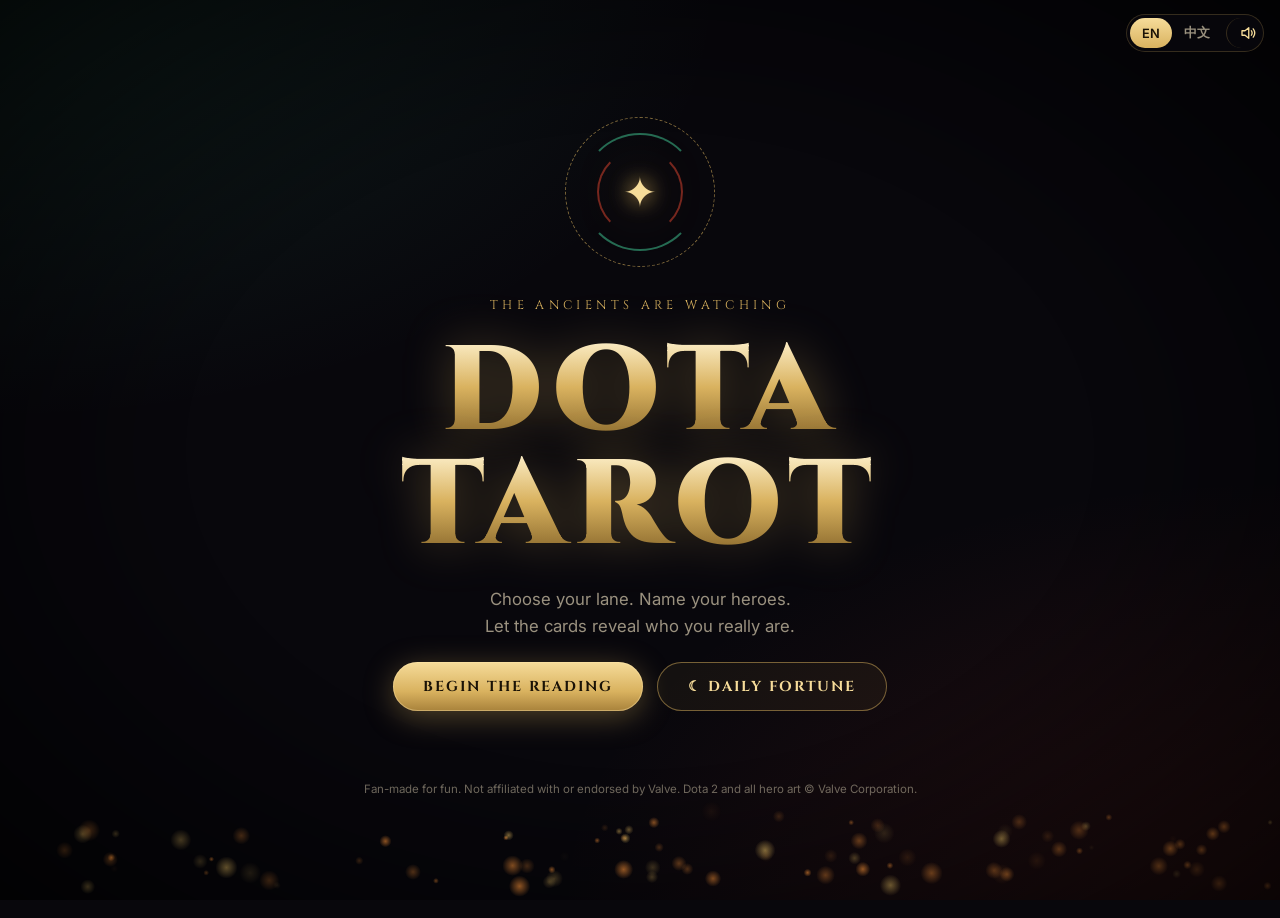
==== commit 6308bbb7: "Add multi-lane picks, an item-build step and Certified Toxic results From player feedback: - Lanes a" ====
--- a/public/index.html
+++ b/public/index.html
@@ -12,7 +12,7 @@
   <link rel="preconnect" href="https://fonts.googleapis.com" />
   <link rel="preconnect" href="https://fonts.gstatic.com" crossorigin />
   <link href="https://fonts.googleapis.com/css2?family=Cinzel:wght@500;700;900&family=Inter:wght@400;500;600&family=Noto+Serif+SC:wght@600;900&display=swap" rel="stylesheet" />
-  <link rel="stylesheet" href="css/style.css?v=15" />
+  <link rel="stylesheet" href="css/style.css?v=16" />
 </head>
 <body>
   <!-- Draws hero art as gold-foil line art: gold edge lines and a gold outline over a dark silhouette. -->
@@ -70,6 +70,7 @@
     <header class="step-head">
       <p class="step-num" data-i18n="step1"></p>
       <h2 data-i18n="step1Title"></h2>
+      <p class="hint" data-i18n="step1Hint"></p>
     </header>
     <div class="roles" id="roles"></div>
     <nav class="step-nav">
@@ -88,7 +89,7 @@
     <div class="pickbar">
       <button class="btn btn-ghost" data-go="role" data-i18n="back"></button>
       <div class="picked" id="picked"></div>
-      <button class="btn btn-primary" id="to-reading" data-i18n="draw" disabled></button>
+      <button class="btn btn-primary" id="to-build" data-go="build" data-i18n="continue" disabled></button>
     </div>
     <div class="toolbar">
       <input type="search" id="search" data-i18n-ph="search" autocomplete="off" />
@@ -103,7 +104,21 @@
     <div class="hero-grid" id="hero-grid"></div>
   </section>
 
-  <!-- Step 3: reading -->
+  <!-- Step 3: item build -->
+  <section class="screen" id="screen-build">
+    <header class="step-head">
+      <p class="step-num" data-i18n="stepBuild"></p>
+      <h2 data-i18n="stepBuildTitle"></h2>
+      <p class="hint" data-i18n="stepBuildHint"></p>
+    </header>
+    <div class="builds" id="builds"></div>
+    <nav class="step-nav">
+      <button class="btn btn-ghost" data-go="heroes" data-i18n="back"></button>
+      <button class="btn btn-primary" id="to-reading" data-i18n="draw" disabled></button>
+    </nav>
+  </section>
+
+  <!-- Step 4: reading -->
   <section class="screen" id="screen-reading">
     <header class="step-head">
       <p class="step-num" data-i18n="step3"></p>
@@ -128,9 +143,9 @@
     </nav>
   </section>
 
-  <script src="js/data.js?v=15"></script>
-  <script src="js/i18n.js?v=15"></script>
-  <script src="art/manifest.js?v=15"></script>
-  <script src="js/app.js?v=15"></script>
+  <script src="js/data.js?v=16"></script>
+  <script src="js/i18n.js?v=16"></script>
+  <script src="art/manifest.js?v=16"></script>
+  <script src="js/app.js?v=16"></script>
 </body>
 </html>
--- a/public/css/style.css
+++ b/public/css/style.css
@@ -147,7 +147,7 @@
 .step-nav { display: flex; justify-content: center; gap: 14px; margin-top: 40px; }
 
 /* ---------- Roles ---------- */
-.roles { display: grid; grid-template-columns: repeat(5, 1fr); gap: 16px; perspective: 1000px; }
+.roles { display: grid; grid-template-columns: repeat(3, 1fr); gap: 16px; perspective: 1000px; max-width: 960px; margin: 0 auto; }
 .role {
   position: relative; text-align: center;
   padding: 28px 16px 24px;
@@ -177,6 +177,58 @@
 .role h3 { font-family: "Cinzel", "Noto Serif SC", serif; font-size: 1.15rem; }
 .role .pos { font-size: .75rem; color: var(--muted); text-transform: uppercase; letter-spacing: .15em; margin-top: 4px; }
 .role p { color: var(--muted); font-size: .88rem; line-height: 1.5; margin-top: 12px; }
+
+/* The unofficial joke lane */
+.role.joke { border-style: dashed; }
+.role-tag {
+  position: absolute; top: 10px; right: 10px;
+  padding: 2px 8px; border-radius: 999px; font-size: .65rem; font-weight: 700; letter-spacing: .12em; text-transform: uppercase;
+  color: #ff9b84; border: 1px solid rgba(224,83,63,.6); background: rgba(224,83,63,.1);
+}
+
+/* ---------- Build step ---------- */
+.builds { display: grid; grid-template-columns: repeat(auto-fill, minmax(210px, 1fr)); gap: 14px; max-width: 960px; margin: 0 auto; }
+.build {
+  position: relative; text-align: center; padding: 20px 14px 18px;
+  border-radius: var(--radius); background: var(--panel); border: 1px solid var(--line);
+  transition: transform .3s cubic-bezier(.2,.8,.2,1), border-color .3s, box-shadow .3s;
+  animation: dealIn .6s cubic-bezier(.2,.8,.2,1) backwards; animation-delay: calc(var(--i) * 70ms);
+}
+.build:hover { transform: translateY(-4px); border-color: var(--gold); box-shadow: 0 16px 36px rgba(0,0,0,.5); }
+.build.selected { border-color: var(--gold-hi); background: linear-gradient(180deg, rgba(217,178,95,.16), var(--panel)); box-shadow: 0 0 0 1px var(--gold) inset, 0 0 36px rgba(217,178,95,.4); }
+.build-icon { position: relative; display: block; width: 66px; height: 48px; margin: 0 auto 12px; border-radius: 8px; overflow: hidden; border: 1px solid var(--line); background: #120d09; }
+.build-icon img { width: 100%; height: 100%; object-fit: cover; }
+.build.crossed .build-icon::after {
+  content: ""; position: absolute; left: -10%; right: -10%; top: 50%; height: 4px; transform: rotate(-30deg);
+  background: #e0533f; box-shadow: 0 0 6px #e0533f;
+}
+.build h3 { font-family: "Cinzel", "Noto Serif SC", serif; font-size: 1.02rem; }
+.build p { color: var(--muted); font-size: .84rem; line-height: 1.45; margin-top: 6px; }
+
+/* ---------- Certified Toxic results ---------- */
+.toxic-stamp {
+  position: absolute; left: 50%; top: 60%; z-index: 6; transform: translateX(-50%) rotate(-12deg);
+  padding: 1cqw 3cqw; white-space: nowrap;
+  font-family: "Cinzel", "Noto Serif SC", serif; font-weight: 900; font-size: max(8px, 4.6cqw); letter-spacing: .06em;
+  color: #e0533f; border: 2px solid #e0533f; border-radius: 1.5cqw; background: rgba(18,13,9,.6);
+  opacity: 0; transition: opacity .3s 1.4s, transform .4s 1.4s cubic-bezier(.3,1.6,.5,1);
+}
+.tarot.flipped .toxic-stamp { opacity: 1; transform: translateX(-50%) rotate(-12deg) scale(1); }
+.tarot .toxic-stamp { transform: translateX(-50%) rotate(-12deg) scale(1.8); }
+.r-stamp {
+  display: block; width: fit-content; margin: 6px auto 14px; padding: 4px 16px; transform: rotate(-3deg);
+  font-family: "Cinzel", "Noto Serif SC", serif; font-weight: 900; letter-spacing: .08em;
+  color: #e0533f; border: 2px solid #e0533f; border-radius: 8px;
+  animation: stampIn .5s .4s cubic-bezier(.3,1.6,.5,1) both;
+}
+@keyframes stampIn { from { opacity: 0; transform: rotate(-3deg) scale(2.2); } }
+.meter { display: grid; grid-template-columns: auto 1fr auto; align-items: center; gap: 14px; max-width: 560px; margin: 30px auto; }
+.meter span { font-family: "Cinzel", "Noto Serif SC", serif; font-weight: 700; }
+.meter b { color: #e0533f; font-size: 1.3rem; font-variant-numeric: tabular-nums; }
+.meter-track { height: 14px; border-radius: 999px; background: rgba(255,255,255,.08); overflow: hidden; }
+.meter-fill { height: 100%; width: 0; border-radius: 999px; background: linear-gradient(90deg, #8a2a1f, #e0533f); box-shadow: 0 0 14px #e0533f; transition: width 1.4s cubic-bezier(.2,.8,.2,1); }
+.meter.go .meter-fill { width: var(--w); }
+.build-line b { color: var(--gold); font-family: "Cinzel", "Noto Serif SC", serif; }
 
 /* ---------- Heroes ---------- */
 /* Picks + Draw button stay pinned to the top while the grid scrolls. */
@@ -762,7 +814,6 @@
 /* ---------- Responsive ---------- */
 @media (max-width: 900px) {
   .roles { grid-template-columns: repeat(2, 1fr); }
-  .roles .role:last-child { grid-column: 1 / -1; }
 }
 @media (max-width: 640px) {
   .screen { padding-top: 32px; }
